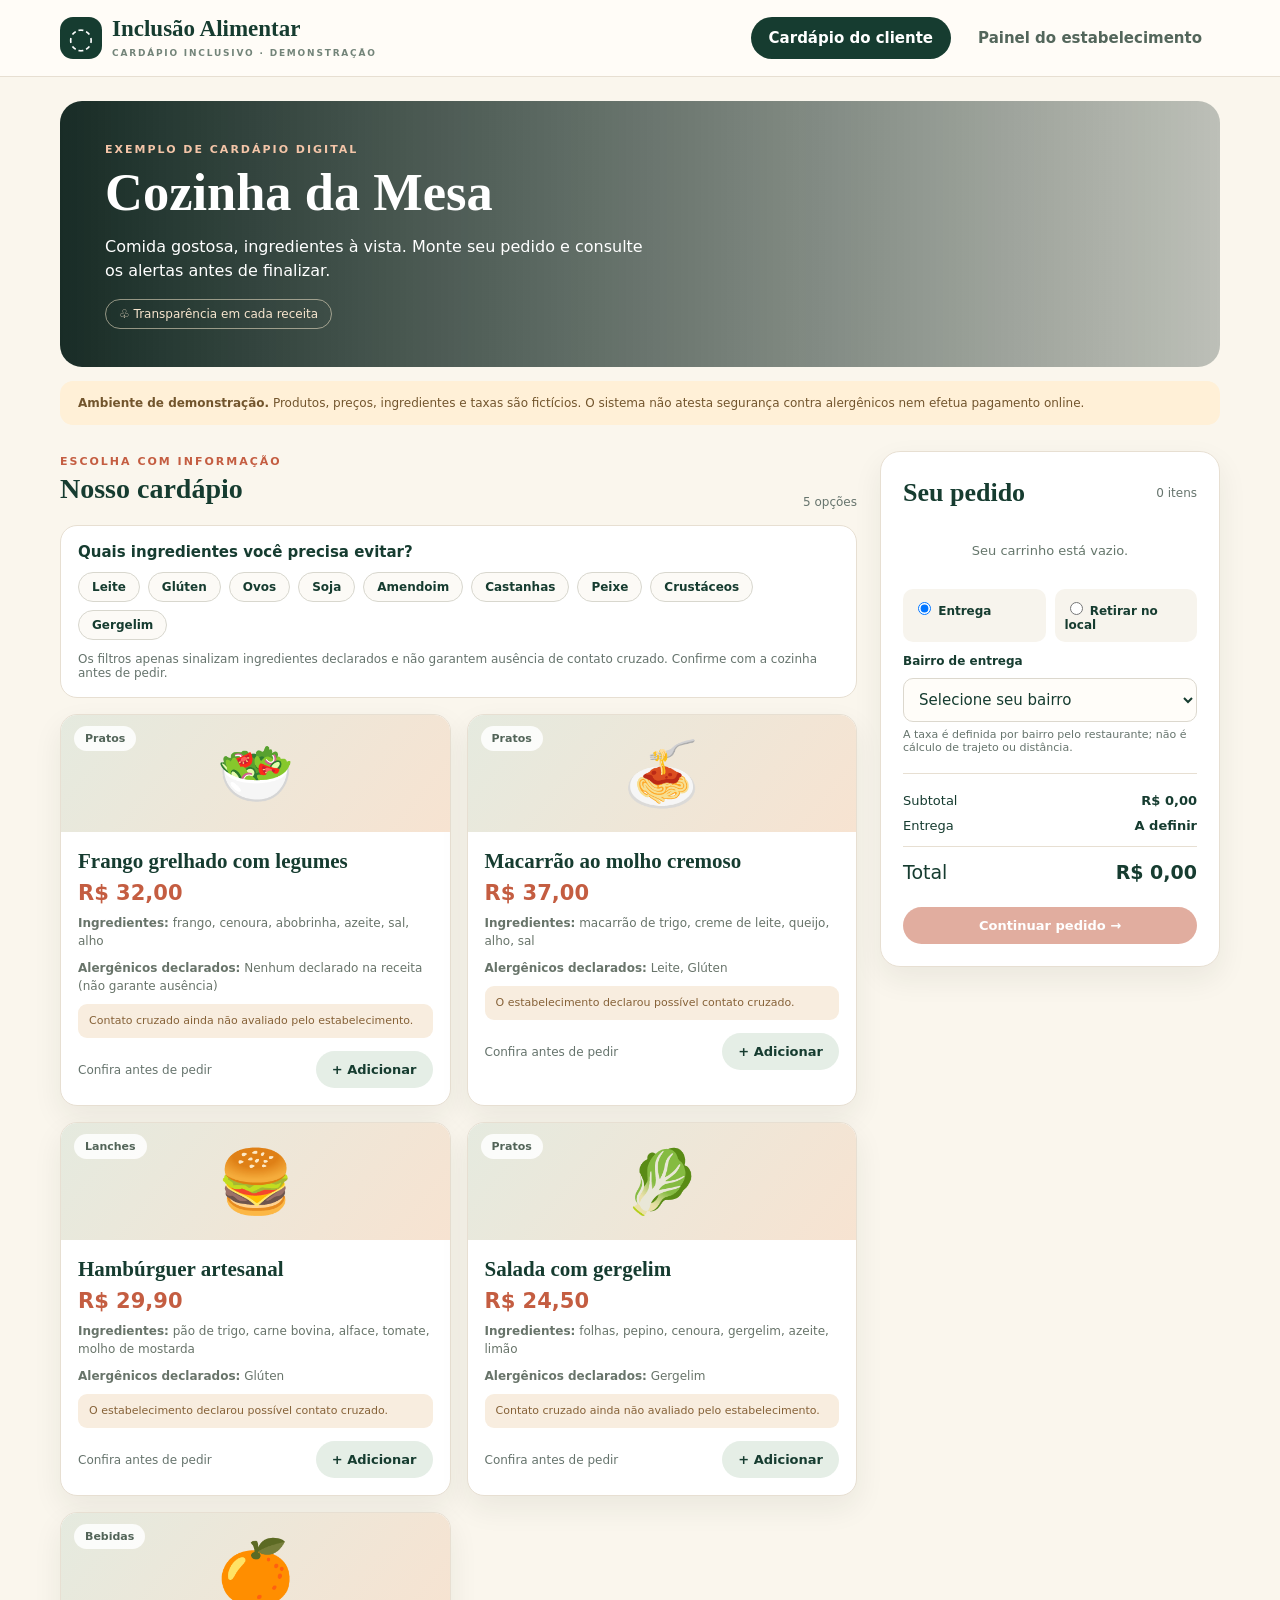
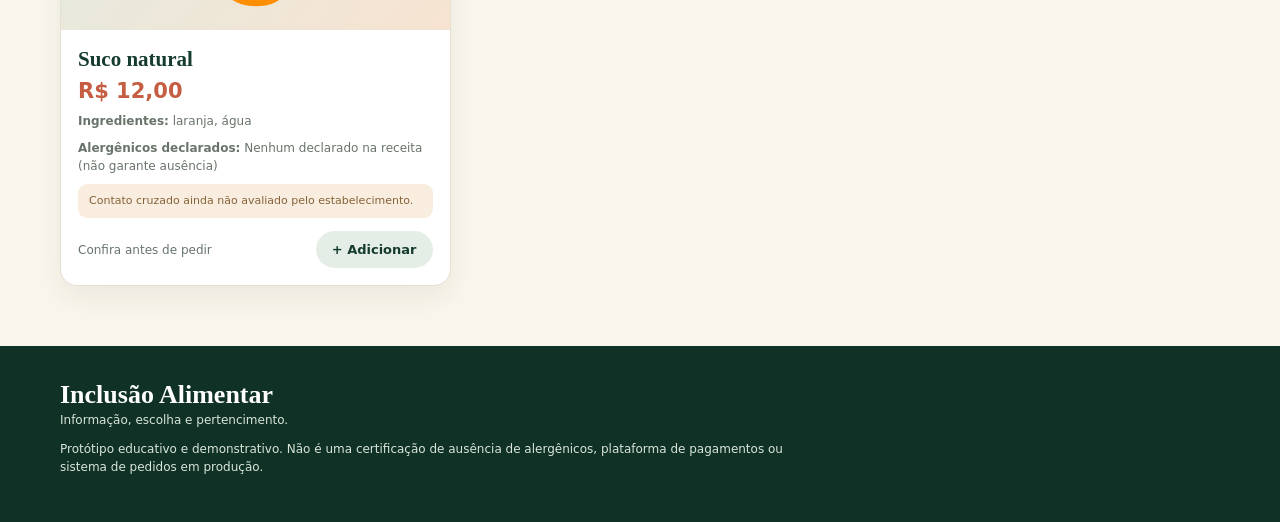
==== cardapio/index.html @ 29dd4008 "Add files via upload" ====
<!doctype html>
<html lang="pt-BR"><head>
<meta charset="utf-8"><meta name="viewport" content="width=device-width,initial-scale=1">
<title>Cardápio Inclusivo — Demonstração</title><meta name="theme-color" content="#173c31">
<link rel="stylesheet" href="styles.css"><script src="app.js" defer></script>
</head><body>
<header class="topbar"><div class="wrap top-inner"><div class="brand"><span class="brand-mark">◌</span><div><strong>Inclusão Alimentar</strong><small>CARDÁPIO INCLUSIVO · DEMONSTRAÇÃO</small></div></div><nav class="tabs" aria-label="Áreas"><button class="tab active" data-route="menu">Cardápio do cliente</button><button class="tab" data-route="admin">Painel do estabelecimento</button></nav></div></header>
<main class="wrap">
<section id="menu-view" class="view">
  <div class="hero"><div class="hero-content"><span class="overline">EXEMPLO DE CARDÁPIO DIGITAL</span><h1 id="store-name-heading">Cozinha da Mesa</h1><p>Comida gostosa, ingredientes à vista. Monte seu pedido e consulte os alertas antes de finalizar.</p><div class="hero-chip">♧ Transparência em cada receita</div></div></div>
  <div class="demo-disclaimer"><strong>Ambiente de demonstração.</strong> Produtos, preços, ingredientes e taxas são fictícios. O sistema não atesta segurança contra alergênicos nem efetua pagamento online.</div>
  <div class="content-layout"><div class="main-column">
    <div class="section-head"><div><span class="overline accent">ESCOLHA COM INFORMAÇÃO</span><h2>Nosso cardápio</h2></div><span class="counter" id="item-count"></span></div>
    <div class="filters"><div class="filter-title">Quais ingredientes você precisa evitar?</div><div id="allergen-filters" class="chips"></div><p class="small-note">Os filtros apenas sinalizam ingredientes declarados e não garantem ausência de contato cruzado. Confirme com a cozinha antes de pedir.</p></div>
    <div id="products-list" class="products"></div>
  </div>
  <aside class="cart-panel"><div class="cart-sticky"><div class="cart-title"><h2>Seu pedido</h2><span id="cart-count">0 itens</span></div><div id="cart-items" class="cart-items empty-text">Seu carrinho está vazio.</div><div class="fulfillment"><label class="radio-card"><input type="radio" name="method" value="delivery" checked> Entrega</label><label class="radio-card"><input type="radio" name="method" value="pickup"> Retirar no local</label></div><div id="delivery-fields"><label for="neighborhood">Bairro de entrega</label><select id="neighborhood"></select><div class="fee-help" id="fee-help"></div></div><div class="totals"><div><span>Subtotal</span><strong id="subtotal">R$ 0,00</strong></div><div><span>Entrega</span><strong id="fee">R$ 0,00</strong></div><div class="grand"><span>Total</span><strong id="total">R$ 0,00</strong></div></div><button id="checkout-toggle" class="button primary wide">Continuar pedido →</button><div id="checkout-fields" class="checkout-fields hidden"><label>Seu nome<input id="customer-name" placeholder="Nome para o pedido" maxlength="100"></label><label>WhatsApp para contato<input id="customer-phone" placeholder="(47) 99999-9999" inputmode="tel" maxlength="30"></label><div id="address-fields"><label>Rua e número<input id="street" placeholder="Rua, número e complemento" maxlength="160"></label><label>Referência (opcional)<input id="reference" placeholder="Ponto de referência" maxlength="120"></label></div><label>Forma de pagamento<select id="payment"><option>Pix na entrega/retirada</option><option>Dinheiro na entrega/retirada</option><option>Cartão na entrega/retirada</option></select></label><label>Observações para o restaurante<textarea id="order-notes" rows="2" maxlength="400" placeholder="Ex.: preciso confirmar ingredientes e utensílios"></textarea></label><p class="small-note">Se tiver alergias, confirme os cuidados com o estabelecimento. Observações não garantem adaptação segura.</p><button id="place-order" class="button primary wide">Criar pedido de teste</button><p class="small-note">O pedido ficará salvo apenas neste navegador. Para enviá-lo ao restaurante por WhatsApp, será necessário confirmar o envio.</p></div><div id="order-result" class="order-result hidden" aria-live="polite"></div></div></aside></div>
</section>
<section id="admin-view" class="view hidden"><div class="admin-head"><div><span class="overline accent">GESTÃO DO ESTABELECIMENTO</span><h1>Painel do restaurante</h1><p>Cadastre pratos e taxas de entrega e acompanhe pedidos de demonstração.</p></div><span class="demo-tag">Modo de demonstração · sem login</span></div>
<div class="admin-grid"><section class="admin-card admin-settings"><h2>Dados do estabelecimento</h2><label>Nome do restaurante<input id="admin-store-name"></label><label>WhatsApp para receber pedidos (somente números, com DDI 55)<input id="admin-whatsapp" placeholder="5547999999999" inputmode="numeric"></label><p class="small-note">O cliente precisará tocar em “Enviar pelo WhatsApp” e confirmar o envio. Sem número configurado, o botão não aparece.</p><label>Taxas por bairro</label><div id="fees-editor"></div><div class="inline-fields"><input id="new-neighborhood" placeholder="Nome do bairro"><input id="new-fee" placeholder="Taxa R$" inputmode="decimal"><button id="add-fee" class="button secondary">Adicionar</button></div><button id="save-settings" class="button primary">Salvar configurações</button><p id="settings-message" class="small-note" aria-live="polite"></p></section>
<section class="admin-card"><div class="card-title-row"><h2>Pedidos recebidos neste navegador</h2><span id="new-order-count" class="order-count">0 novos</span></div><p class="small-note">Pedidos criados na demonstração aparecem aqui. Em outra máquina ou celular, não aparecem sem banco de dados online.</p><button id="request-notifications" class="button secondary">Ativar alerta neste navegador</button><div id="admin-orders" class="admin-orders"></div></section></div>
<section class="admin-card product-editor"><div class="card-title-row"><h2>Produtos e informações alimentares</h2><button id="reset-demo" class="button tertiary">Restaurar demonstração</button></div><p class="small-note">Cada receita precisa ter ingredientes informados. O alerta de contato cruzado é sempre exibido ao consumidor e não pode ser interpretado como certificação.</p><div id="admin-products" class="admin-products"></div><h3 id="product-editor-title">Adicionar produto</h3><form id="product-form"><input id="edit-id" type="hidden"><div class="form-grid"><label>Nome do prato<input id="product-name" required maxlength="90"></label><label>Preço (R$)<input id="product-price" type="number" required min="0.01" step="0.01"></label><label>Categoria<select id="product-category"><option>Pratos</option><option>Lanches</option><option>Bebidas</option><option>Sobremesas</option></select></label><label>Emoji ilustrativo<input id="product-emoji" maxlength="3" placeholder="🥗"></label></div><label>Ingredientes completos, separados por vírgulas<textarea id="product-ingredients" required rows="2" placeholder="frango, azeite, cenoura..." maxlength="800"></textarea></label><div><span class="field-label">Alergênicos declarados na receita</span><div class="chips" id="product-allergens"></div></div><label>Contato cruzado<select id="product-cross"><option value="unknown">Não avaliado</option><option value="possible">Risco identificado</option><option value="managed">Controles de preparo declarados (não é garantia)</option></select></label><button class="button primary" type="submit">Salvar produto</button><button class="button tertiary" type="button" id="cancel-edit">Limpar campos</button></form></section>
</section>
</main><footer><div class="wrap"><strong>Inclusão Alimentar</strong><span>Informação, escolha e pertencimento.</span><p>Protótipo educativo e demonstrativo. Não é uma certificação de ausência de alergênicos, plataforma de pagamentos ou sistema de pedidos em produção.</p></div></footer>
</body></html>
---- cardapio/styles.css ----
:root{--green:#163c30;--green2:#265548;--cream:#faf6ed;--peach:#f5e9da;--terra:#c45d41;--muted:#66746d;--border:#e7dfd2;--shadow:0 12px 30px #1b241b12}*{box-sizing:border-box}body{margin:0;background:var(--cream);font-family:Inter,system-ui,-apple-system,Segoe UI,sans-serif;color:var(--green);font-size:15px}button,input,select,textarea{font:inherit}button{cursor:pointer}a{color:inherit}.wrap{width:min(1160px,calc(100% - 36px));margin:auto}.topbar{position:sticky;top:0;z-index:15;background:#fffcf7;border-bottom:1px solid var(--border)}.top-inner{height:76px;display:flex;align-items:center;justify-content:space-between;gap:12px}.brand{display:flex;align-items:center;gap:10px}.brand-mark{width:42px;height:42px;border-radius:13px;background:var(--green);color:white;display:grid;place-items:center;font-size:29px}.brand strong{display:block;font:700 23px Georgia,serif}.brand small{font-size:9px;letter-spacing:1.8px;font-weight:700;color:#738479}.tabs{display:flex;gap:9px}.tab{border:0;border-radius:999px;padding:12px 18px;background:transparent;color:#53665b;font-weight:700}.tab.active{background:var(--green);color:#fff}.hero{margin:24px 0 14px;border-radius:22px;min-height:260px;background:linear-gradient(90deg,#071d17ed,#071d1790 55%,#071d1740),url('assets/mesa-compartilhada.webp') center/cover;display:flex;align-items:center;overflow:hidden}.hero-content{padding:38px 45px;color:#fff;max-width:650px}.hero h1{font:700 clamp(34px,4.1vw,56px)/1.03 Georgia,serif;margin:8px 0}.hero p{font-size:16px;line-height:1.5}.hero-chip{display:inline-flex;border:1px solid #f9ebcf88;padding:7px 13px;border-radius:999px;color:#f7e5ce;font-size:12px}.overline{font-size:11px;font-weight:800;letter-spacing:2px;color:#f4c5a8}.accent{color:var(--terra)}.demo-disclaimer{background:#fff0d7;color:#72552d;padding:13px 18px;border-radius:13px;font-size:12px;margin:14px 0 26px;line-height:1.5}.content-layout{display:grid;grid-template-columns:minmax(0,1fr) 340px;gap:23px;align-items:start;margin-bottom:60px}.section-head{display:flex;align-items:end;justify-content:space-between;margin-bottom:16px}h1,h2,h3{font-family:Georgia,serif}h2{font-size:28px;line-height:1.15;margin:4px 0}.counter,.small-note{font-size:12px;color:var(--muted)}.filters{background:#fff;border:1px solid var(--border);border-radius:17px;padding:17px;margin-bottom:16px}.filter-title{font-weight:750;margin-bottom:11px}.chips{display:flex;gap:8px;flex-wrap:wrap}.chip{border:1px solid #d8d7ce;background:#fcfaf6;color:var(--green);border-radius:999px;padding:7px 13px;font-size:12px;font-weight:750}.chip.chosen{background:var(--terra);border-color:var(--terra);color:#fff}.filters .small-note{margin:12px 0 0}.products{display:grid;grid-template-columns:repeat(2,minmax(0,1fr));gap:16px}.product{background:white;border:1px solid var(--border);border-radius:17px;overflow:hidden;box-shadow:var(--shadow)}.product-top{height:117px;display:flex;align-items:center;justify-content:center;background:linear-gradient(130deg,#e5eadf,#f7e3d1);font-size:62px;position:relative}.product-top .category{position:absolute;top:11px;left:13px;background:#ffffffd9;border-radius:99px;padding:6px 11px;font-size:11px;color:#526458;font-weight:750}.product-body{padding:17px}.product-body h3{margin:0 0 7px;font-size:21px}.product-price{font-size:21px;font-weight:800;color:var(--terra);margin:7px 0}.ingredients{font-size:12px;color:#68746a;margin:9px 0;line-height:1.5}.risk{background:#f8eddf;border-radius:9px;padding:9px 11px;color:#866238;font-size:11px;line-height:1.45;margin:9px 0}.risk.blocked{background:#f9e6e2;color:#a23a2b}.risk.info{background:#eaf0e8;color:#315e47}.product-footer{display:flex;justify-content:space-between;align-items:center;gap:8px;margin-top:13px}.button{border:0;border-radius:999px;padding:11px 16px;font-size:13px;font-weight:800;white-space:nowrap}.button.primary{color:white;background:var(--terra)}.button.primary:hover{background:#a9462f}.button.secondary{background:#e5eee6;color:var(--green)}.button.tertiary{background:#f3ede4;color:#53655b}.button:disabled{opacity:.5;cursor:not-allowed}.wide{width:100%}.cart-sticky{background:white;border:1px solid var(--border);border-radius:20px;padding:22px;position:sticky;top:94px;box-shadow:var(--shadow)}.cart-title{display:flex;justify-content:space-between;align-items:center}.cart-title h2{font-size:26px}.cart-title span{font-size:12px;color:var(--muted)}.cart-items{max-height:310px;overflow:auto;margin:15px 0}.empty-text{font-size:13px;color:#66776c;text-align:center;padding:16px 0}.cart-row{padding:9px 0;border-bottom:1px solid var(--border);display:flex;justify-content:space-between;gap:10px}.cart-row strong{font-size:14px}.cart-row small{display:block;color:var(--muted);font-size:11px;margin-top:4px}.qty-buttons{display:flex;gap:6px;align-items:center}.qty-buttons button{background:#edf1e9;border:0;border-radius:8px;width:25px;height:25px}.fulfillment{display:flex;gap:9px;margin:12px 0}.radio-card{flex:1;background:#f7f4ed;padding:10px;border-radius:10px;font-size:12px;font-weight:700}.cart-panel label:not(.radio-card),.admin-card label{font-size:12px;font-weight:750;display:block;margin:12px 0 5px}.cart-panel input:not([type=radio]),.cart-panel select,.cart-panel textarea,.admin-card input,.admin-card select,.admin-card textarea{width:100%;border:1px solid #dcd8ce;background:#fffdf9;border-radius:10px;padding:11px;color:var(--green);margin-top:5px}.fee-help{font-size:11px;color:var(--muted);margin-top:6px}.totals{border-top:1px solid var(--border);margin:19px 0;padding-top:14px}.totals>div{display:flex;justify-content:space-between;padding:5px 0;font-size:13px}.totals .grand{border-top:1px solid var(--border);padding-top:14px;margin-top:8px;font-size:19px}.checkout-fields{padding-top:10px}.hidden{display:none!important}.order-result{margin-top:15px;background:#e8f2e9;border:1px solid #c9dfcd;color:#265642;padding:13px;border-radius:12px;font-size:13px;line-height:1.5}.order-result .button{margin-top:10px}.view{min-height:60vh}.admin-head{display:flex;justify-content:space-between;align-items:center;gap:20px;margin:30px 0}.admin-head h1{font-size:42px;margin:6px 0}.admin-head p{margin:0;color:var(--muted)}.demo-tag{font-size:12px;background:#f8e9d8;color:#92633a;padding:10px 13px;border-radius:99px}.admin-grid{display:grid;grid-template-columns:1fr 1fr;gap:22px}.admin-card{background:#fff;border:1px solid var(--border);border-radius:20px;padding:22px;box-shadow:var(--shadow);margin-bottom:24px}.admin-card h2{font-size:25px}.admin-card p{line-height:1.5}.inline-fields{display:grid;grid-template-columns:1.2fr .6fr auto;align-items:end;gap:7px}.fee-line{display:grid;grid-template-columns:1fr auto auto;gap:10px;align-items:center;padding:7px 0;border-bottom:1px solid #eee7dc;font-size:13px}.card-title-row{display:flex;align-items:center;justify-content:space-between;gap:10px}.order-count{background:#f7e2d8;color:var(--terra);border-radius:99px;padding:6px 11px;font-size:12px;font-weight:750}.admin-orders{margin-top:16px;max-height:420px;overflow:auto}.order-card{border:1px solid #e1e2d9;border-radius:11px;margin:9px 0;padding:12px;background:#fffdf9;font-size:13px}.order-card.new{border-left:4px solid var(--terra)}.order-card p{font-size:12px;margin:6px 0}.order-card select{margin-top:10px}.admin-products{display:grid;grid-template-columns:repeat(2,1fr);gap:10px;margin:17px 0 25px}.admin-product{display:flex;align-items:center;gap:9px;padding:11px;background:#fbf9f4;border:1px solid var(--border);border-radius:10px}.admin-product .emoji{font-size:28px}.admin-product .detail{flex:1}.admin-product small{display:block;color:var(--muted)}.form-grid{display:grid;grid-template-columns:repeat(2,1fr);gap:0 15px}.field-label{display:block;font-size:12px;font-weight:750;margin:13px 0 8px}footer{background:#103226;color:#fff;padding:34px 0}footer strong{display:block;font:700 26px Georgia,serif}footer span,footer p{font-size:12px;color:#d9e4d9}footer p{max-width:750px;line-height:1.5} @media(max-width:900px){.content-layout,.admin-grid{grid-template-columns:1fr}.cart-sticky{position:static}.header-inner{flex-wrap:wrap;height:auto;padding:12px 0}.tabs{width:100%}.tab{flex:1}.hero{min-height:230px}}@media(max-width:570px){.products,.admin-products,.form-grid{grid-template-columns:1fr}.hero-content{padding:28px 20px}.hero h1{font-size:35px}.hero p{font-size:14px}.brand strong{font-size:21px}.inline-fields{grid-template-columns:1fr 1fr}.inline-fields button{grid-column:1/-1}.admin-head{flex-direction:column;align-items:flex-start}.admin-head h1{font-size:33px}}
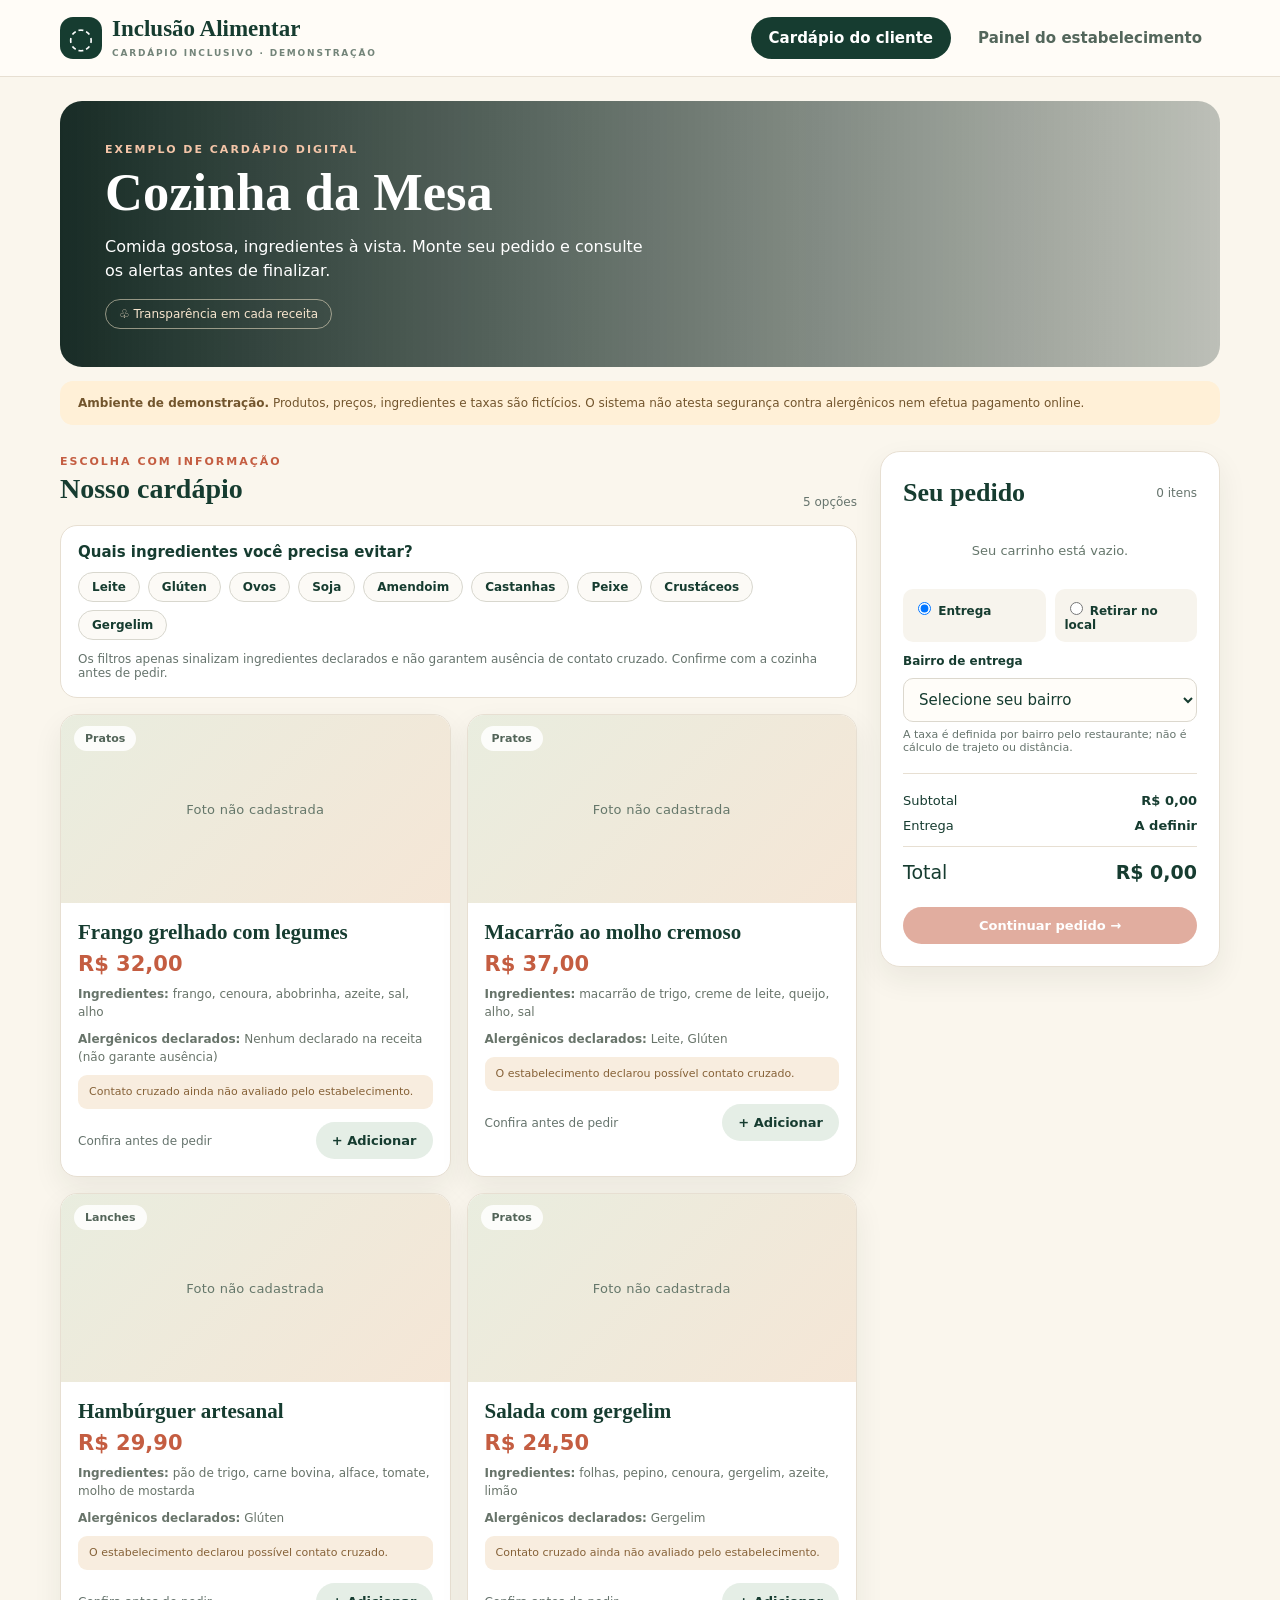
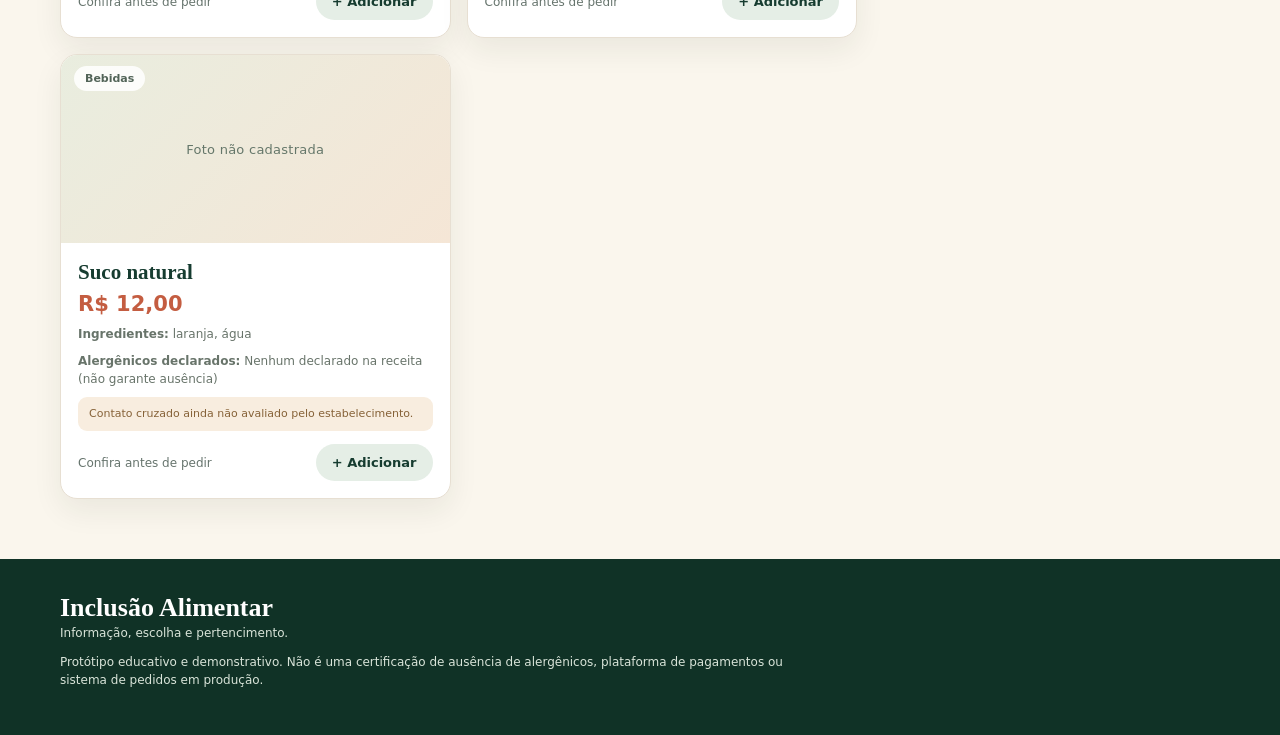
==== commit bebd575c: "Add files via upload" ====
--- a/cardapio/index.html
+++ b/cardapio/index.html
@@ -19,7 +19,7 @@
 <section id="admin-view" class="view hidden"><div class="admin-head"><div><span class="overline accent">GESTÃO DO ESTABELECIMENTO</span><h1>Painel do restaurante</h1><p>Cadastre pratos e taxas de entrega e acompanhe pedidos de demonstração.</p></div><span class="demo-tag">Modo de demonstração · sem login</span></div>
 <div class="admin-grid"><section class="admin-card admin-settings"><h2>Dados do estabelecimento</h2><label>Nome do restaurante<input id="admin-store-name"></label><label>WhatsApp para receber pedidos (somente números, com DDI 55)<input id="admin-whatsapp" placeholder="5547999999999" inputmode="numeric"></label><p class="small-note">O cliente precisará tocar em “Enviar pelo WhatsApp” e confirmar o envio. Sem número configurado, o botão não aparece.</p><label>Taxas por bairro</label><div id="fees-editor"></div><div class="inline-fields"><input id="new-neighborhood" placeholder="Nome do bairro"><input id="new-fee" placeholder="Taxa R$" inputmode="decimal"><button id="add-fee" class="button secondary">Adicionar</button></div><button id="save-settings" class="button primary">Salvar configurações</button><p id="settings-message" class="small-note" aria-live="polite"></p></section>
 <section class="admin-card"><div class="card-title-row"><h2>Pedidos recebidos neste navegador</h2><span id="new-order-count" class="order-count">0 novos</span></div><p class="small-note">Pedidos criados na demonstração aparecem aqui. Em outra máquina ou celular, não aparecem sem banco de dados online.</p><button id="request-notifications" class="button secondary">Ativar alerta neste navegador</button><div id="admin-orders" class="admin-orders"></div></section></div>
-<section class="admin-card product-editor"><div class="card-title-row"><h2>Produtos e informações alimentares</h2><button id="reset-demo" class="button tertiary">Restaurar demonstração</button></div><p class="small-note">Cada receita precisa ter ingredientes informados. O alerta de contato cruzado é sempre exibido ao consumidor e não pode ser interpretado como certificação.</p><div id="admin-products" class="admin-products"></div><h3 id="product-editor-title">Adicionar produto</h3><form id="product-form"><input id="edit-id" type="hidden"><div class="form-grid"><label>Nome do prato<input id="product-name" required maxlength="90"></label><label>Preço (R$)<input id="product-price" type="number" required min="0.01" step="0.01"></label><label>Categoria<select id="product-category"><option>Pratos</option><option>Lanches</option><option>Bebidas</option><option>Sobremesas</option></select></label><label>Emoji ilustrativo<input id="product-emoji" maxlength="3" placeholder="🥗"></label></div><label>Ingredientes completos, separados por vírgulas<textarea id="product-ingredients" required rows="2" placeholder="frango, azeite, cenoura..." maxlength="800"></textarea></label><div><span class="field-label">Alergênicos declarados na receita</span><div class="chips" id="product-allergens"></div></div><label>Contato cruzado<select id="product-cross"><option value="unknown">Não avaliado</option><option value="possible">Risco identificado</option><option value="managed">Controles de preparo declarados (não é garantia)</option></select></label><button class="button primary" type="submit">Salvar produto</button><button class="button tertiary" type="button" id="cancel-edit">Limpar campos</button></form></section>
+<section class="admin-card product-editor"><div class="card-title-row"><h2>Produtos e informações alimentares</h2><button id="reset-demo" class="button tertiary">Restaurar demonstração</button></div><p class="small-note">Cada receita precisa ter ingredientes informados. O alerta de contato cruzado é sempre exibido ao consumidor e não pode ser interpretado como certificação.</p><div id="admin-products" class="admin-products"></div><h3 id="product-editor-title">Adicionar produto</h3><form id="product-form"><input id="edit-id" type="hidden"><div class="form-grid"><label>Nome do prato<input id="product-name" required maxlength="90"></label><label>Preço (R$)<input id="product-price" type="number" required min="0.01" step="0.01"></label><label>Categoria<select id="product-category"><option>Pratos</option><option>Lanches</option><option>Bebidas</option><option>Sobremesas</option></select></label><label>Foto do prato (JPG, PNG ou WebP)<input id="product-photo" type="file" accept="image/jpeg,image/png,image/webp"><small class="photo-help">Escolha uma foto do alimento. Ela será redimensionada para caber no navegador desta demonstração.</small></label></div><div class="photo-preview-row"><div id="product-photo-preview" class="photo-preview" role="img" aria-label="Prévia da foto">Sem foto</div><button type="button" id="remove-product-photo" class="button tertiary">Remover foto</button></div><label>Ingredientes completos, separados por vírgulas<textarea id="product-ingredients" required rows="2" placeholder="frango, azeite, cenoura..." maxlength="800"></textarea></label><div><span class="field-label">Alergênicos declarados na receita</span><div class="chips" id="product-allergens"></div></div><label>Contato cruzado<select id="product-cross"><option value="unknown">Não avaliado</option><option value="possible">Risco identificado</option><option value="managed">Controles de preparo declarados (não é garantia)</option></select></label><button class="button primary" type="submit">Salvar produto</button><button class="button tertiary" type="button" id="cancel-edit">Limpar campos</button></form></section>
 </section>
 </main><footer><div class="wrap"><strong>Inclusão Alimentar</strong><span>Informação, escolha e pertencimento.</span><p>Protótipo educativo e demonstrativo. Não é uma certificação de ausência de alergênicos, plataforma de pagamentos ou sistema de pedidos em produção.</p></div></footer>
 </body></html>
--- a/cardapio/styles.css
+++ b/cardapio/styles.css
@@ -1 +1,14 @@
 :root{--green:#163c30;--green2:#265548;--cream:#faf6ed;--peach:#f5e9da;--terra:#c45d41;--muted:#66746d;--border:#e7dfd2;--shadow:0 12px 30px #1b241b12}*{box-sizing:border-box}body{margin:0;background:var(--cream);font-family:Inter,system-ui,-apple-system,Segoe UI,sans-serif;color:var(--green);font-size:15px}button,input,select,textarea{font:inherit}button{cursor:pointer}a{color:inherit}.wrap{width:min(1160px,calc(100% - 36px));margin:auto}.topbar{position:sticky;top:0;z-index:15;background:#fffcf7;border-bottom:1px solid var(--border)}.top-inner{height:76px;display:flex;align-items:center;justify-content:space-between;gap:12px}.brand{display:flex;align-items:center;gap:10px}.brand-mark{width:42px;height:42px;border-radius:13px;background:var(--green);color:white;display:grid;place-items:center;font-size:29px}.brand strong{display:block;font:700 23px Georgia,serif}.brand small{font-size:9px;letter-spacing:1.8px;font-weight:700;color:#738479}.tabs{display:flex;gap:9px}.tab{border:0;border-radius:999px;padding:12px 18px;background:transparent;color:#53665b;font-weight:700}.tab.active{background:var(--green);color:#fff}.hero{margin:24px 0 14px;border-radius:22px;min-height:260px;background:linear-gradient(90deg,#071d17ed,#071d1790 55%,#071d1740),url('assets/mesa-compartilhada.webp') center/cover;display:flex;align-items:center;overflow:hidden}.hero-content{padding:38px 45px;color:#fff;max-width:650px}.hero h1{font:700 clamp(34px,4.1vw,56px)/1.03 Georgia,serif;margin:8px 0}.hero p{font-size:16px;line-height:1.5}.hero-chip{display:inline-flex;border:1px solid #f9ebcf88;padding:7px 13px;border-radius:999px;color:#f7e5ce;font-size:12px}.overline{font-size:11px;font-weight:800;letter-spacing:2px;color:#f4c5a8}.accent{color:var(--terra)}.demo-disclaimer{background:#fff0d7;color:#72552d;padding:13px 18px;border-radius:13px;font-size:12px;margin:14px 0 26px;line-height:1.5}.content-layout{display:grid;grid-template-columns:minmax(0,1fr) 340px;gap:23px;align-items:start;margin-bottom:60px}.section-head{display:flex;align-items:end;justify-content:space-between;margin-bottom:16px}h1,h2,h3{font-family:Georgia,serif}h2{font-size:28px;line-height:1.15;margin:4px 0}.counter,.small-note{font-size:12px;color:var(--muted)}.filters{background:#fff;border:1px solid var(--border);border-radius:17px;padding:17px;margin-bottom:16px}.filter-title{font-weight:750;margin-bottom:11px}.chips{display:flex;gap:8px;flex-wrap:wrap}.chip{border:1px solid #d8d7ce;background:#fcfaf6;color:var(--green);border-radius:999px;padding:7px 13px;font-size:12px;font-weight:750}.chip.chosen{background:var(--terra);border-color:var(--terra);color:#fff}.filters .small-note{margin:12px 0 0}.products{display:grid;grid-template-columns:repeat(2,minmax(0,1fr));gap:16px}.product{background:white;border:1px solid var(--border);border-radius:17px;overflow:hidden;box-shadow:var(--shadow)}.product-top{height:117px;display:flex;align-items:center;justify-content:center;background:linear-gradient(130deg,#e5eadf,#f7e3d1);font-size:62px;position:relative}.product-top .category{position:absolute;top:11px;left:13px;background:#ffffffd9;border-radius:99px;padding:6px 11px;font-size:11px;color:#526458;font-weight:750}.product-body{padding:17px}.product-body h3{margin:0 0 7px;font-size:21px}.product-price{font-size:21px;font-weight:800;color:var(--terra);margin:7px 0}.ingredients{font-size:12px;color:#68746a;margin:9px 0;line-height:1.5}.risk{background:#f8eddf;border-radius:9px;padding:9px 11px;color:#866238;font-size:11px;line-height:1.45;margin:9px 0}.risk.blocked{background:#f9e6e2;color:#a23a2b}.risk.info{background:#eaf0e8;color:#315e47}.product-footer{display:flex;justify-content:space-between;align-items:center;gap:8px;margin-top:13px}.button{border:0;border-radius:999px;padding:11px 16px;font-size:13px;font-weight:800;white-space:nowrap}.button.primary{color:white;background:var(--terra)}.button.primary:hover{background:#a9462f}.button.secondary{background:#e5eee6;color:var(--green)}.button.tertiary{background:#f3ede4;color:#53655b}.button:disabled{opacity:.5;cursor:not-allowed}.wide{width:100%}.cart-sticky{background:white;border:1px solid var(--border);border-radius:20px;padding:22px;position:sticky;top:94px;box-shadow:var(--shadow)}.cart-title{display:flex;justify-content:space-between;align-items:center}.cart-title h2{font-size:26px}.cart-title span{font-size:12px;color:var(--muted)}.cart-items{max-height:310px;overflow:auto;margin:15px 0}.empty-text{font-size:13px;color:#66776c;text-align:center;padding:16px 0}.cart-row{padding:9px 0;border-bottom:1px solid var(--border);display:flex;justify-content:space-between;gap:10px}.cart-row strong{font-size:14px}.cart-row small{display:block;color:var(--muted);font-size:11px;margin-top:4px}.qty-buttons{display:flex;gap:6px;align-items:center}.qty-buttons button{background:#edf1e9;border:0;border-radius:8px;width:25px;height:25px}.fulfillment{display:flex;gap:9px;margin:12px 0}.radio-card{flex:1;background:#f7f4ed;padding:10px;border-radius:10px;font-size:12px;font-weight:700}.cart-panel label:not(.radio-card),.admin-card label{font-size:12px;font-weight:750;display:block;margin:12px 0 5px}.cart-panel input:not([type=radio]),.cart-panel select,.cart-panel textarea,.admin-card input,.admin-card select,.admin-card textarea{width:100%;border:1px solid #dcd8ce;background:#fffdf9;border-radius:10px;padding:11px;color:var(--green);margin-top:5px}.fee-help{font-size:11px;color:var(--muted);margin-top:6px}.totals{border-top:1px solid var(--border);margin:19px 0;padding-top:14px}.totals>div{display:flex;justify-content:space-between;padding:5px 0;font-size:13px}.totals .grand{border-top:1px solid var(--border);padding-top:14px;margin-top:8px;font-size:19px}.checkout-fields{padding-top:10px}.hidden{display:none!important}.order-result{margin-top:15px;background:#e8f2e9;border:1px solid #c9dfcd;color:#265642;padding:13px;border-radius:12px;font-size:13px;line-height:1.5}.order-result .button{margin-top:10px}.view{min-height:60vh}.admin-head{display:flex;justify-content:space-between;align-items:center;gap:20px;margin:30px 0}.admin-head h1{font-size:42px;margin:6px 0}.admin-head p{margin:0;color:var(--muted)}.demo-tag{font-size:12px;background:#f8e9d8;color:#92633a;padding:10px 13px;border-radius:99px}.admin-grid{display:grid;grid-template-columns:1fr 1fr;gap:22px}.admin-card{background:#fff;border:1px solid var(--border);border-radius:20px;padding:22px;box-shadow:var(--shadow);margin-bottom:24px}.admin-card h2{font-size:25px}.admin-card p{line-height:1.5}.inline-fields{display:grid;grid-template-columns:1.2fr .6fr auto;align-items:end;gap:7px}.fee-line{display:grid;grid-template-columns:1fr auto auto;gap:10px;align-items:center;padding:7px 0;border-bottom:1px solid #eee7dc;font-size:13px}.card-title-row{display:flex;align-items:center;justify-content:space-between;gap:10px}.order-count{background:#f7e2d8;color:var(--terra);border-radius:99px;padding:6px 11px;font-size:12px;font-weight:750}.admin-orders{margin-top:16px;max-height:420px;overflow:auto}.order-card{border:1px solid #e1e2d9;border-radius:11px;margin:9px 0;padding:12px;background:#fffdf9;font-size:13px}.order-card.new{border-left:4px solid var(--terra)}.order-card p{font-size:12px;margin:6px 0}.order-card select{margin-top:10px}.admin-products{display:grid;grid-template-columns:repeat(2,1fr);gap:10px;margin:17px 0 25px}.admin-product{display:flex;align-items:center;gap:9px;padding:11px;background:#fbf9f4;border:1px solid var(--border);border-radius:10px}.admin-product .emoji{font-size:28px}.admin-product .detail{flex:1}.admin-product small{display:block;color:var(--muted)}.form-grid{display:grid;grid-template-columns:repeat(2,1fr);gap:0 15px}.field-label{display:block;font-size:12px;font-weight:750;margin:13px 0 8px}footer{background:#103226;color:#fff;padding:34px 0}footer strong{display:block;font:700 26px Georgia,serif}footer span,footer p{font-size:12px;color:#d9e4d9}footer p{max-width:750px;line-height:1.5} @media(max-width:900px){.content-layout,.admin-grid{grid-template-columns:1fr}.cart-sticky{position:static}.header-inner{flex-wrap:wrap;height:auto;padding:12px 0}.tabs{width:100%}.tab{flex:1}.hero{min-height:230px}}@media(max-width:570px){.products,.admin-products,.form-grid{grid-template-columns:1fr}.hero-content{padding:28px 20px}.hero h1{font-size:35px}.hero p{font-size:14px}.brand strong{font-size:21px}.inline-fields{grid-template-columns:1fr 1fr}.inline-fields button{grid-column:1/-1}.admin-head{flex-direction:column;align-items:flex-start}.admin-head h1{font-size:33px}}
+
+/* Fotografias dos pratos */
+.product-top{height:188px;overflow:hidden;font-size:initial;background:linear-gradient(135deg,#e9eddf,#f5e6d6)}
+.dish-photo{display:block;width:100%;height:100%;object-fit:cover}
+.dish-empty{display:flex;align-items:center;justify-content:center;width:100%;height:100%;color:#65776a;font-size:13px;letter-spacing:.02em}
+.product-top .category{z-index:1}
+.thumb-wrap{width:52px;height:52px;border-radius:10px;overflow:hidden;background:#ecece4;flex-shrink:0;display:flex;align-items:center;justify-content:center}
+.thumb-photo{width:100%;height:100%;object-fit:cover}
+.thumb-empty{font-size:9px;text-align:center;color:#67786a;padding:3px}
+.photo-preview-row{display:flex;align-items:center;gap:15px;margin:16px 0}
+.photo-preview{width:134px;height:92px;border-radius:12px;background:#f0eee6;border:1px dashed #d7cfc0;display:flex;align-items:center;justify-content:center;overflow:hidden;font-size:12px;color:#65776a}
+.photo-preview img{width:100%;height:100%;object-fit:cover}
+.photo-help{display:block;font-size:11px;font-weight:400;color:#67786a;margin-top:6px}
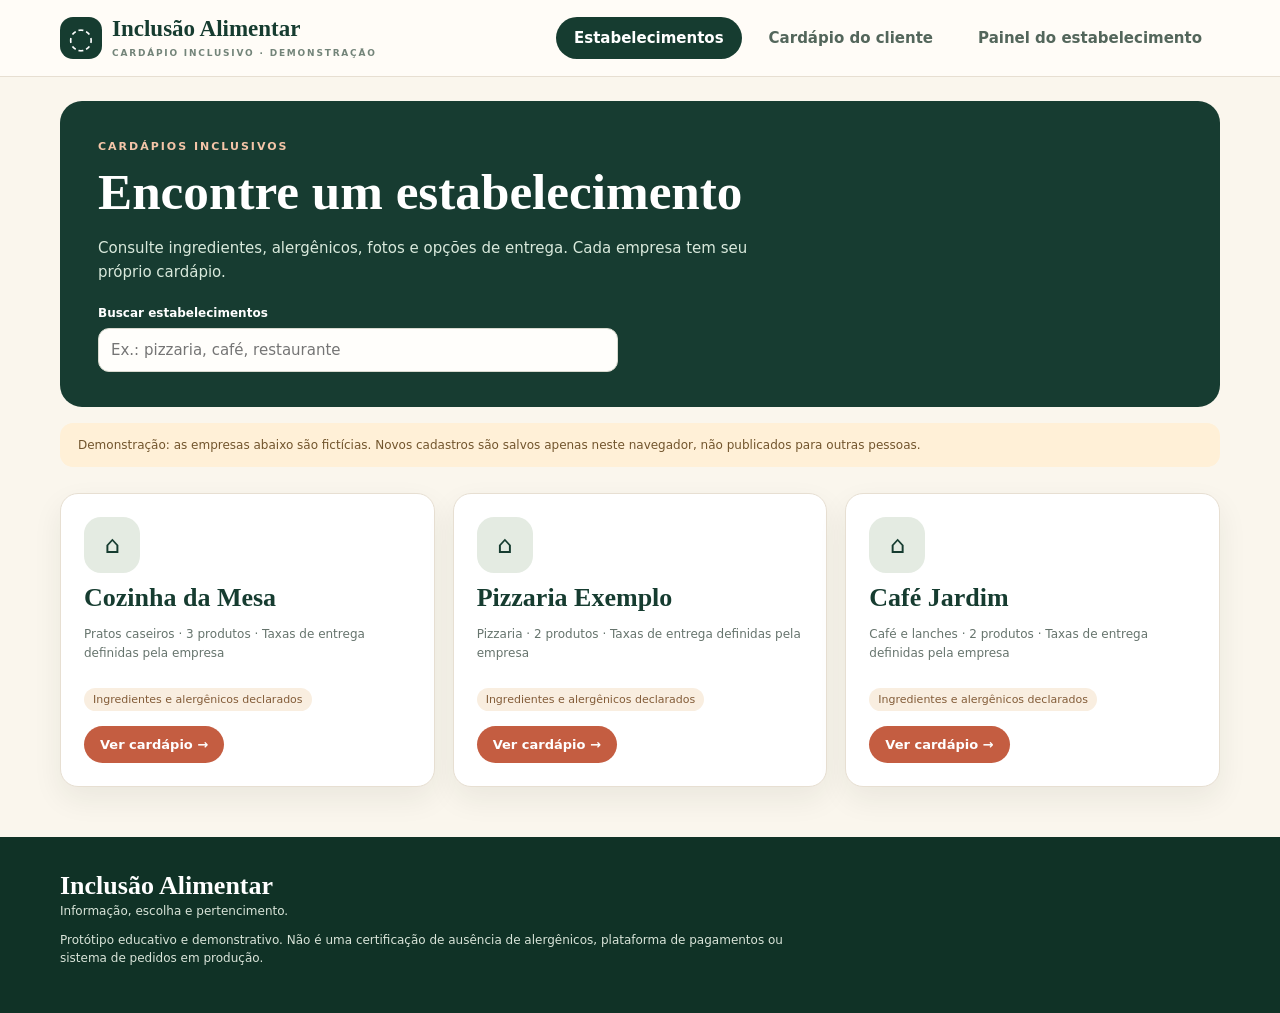
==== commit 879a9b30: "Add files via upload" ====
--- a/cardapio/index.html
+++ b/cardapio/index.html
@@ -4,10 +4,11 @@
 <title>Cardápio Inclusivo — Demonstração</title><meta name="theme-color" content="#173c31">
 <link rel="stylesheet" href="styles.css"><script src="app.js" defer></script>
 </head><body>
-<header class="topbar"><div class="wrap top-inner"><div class="brand"><span class="brand-mark">◌</span><div><strong>Inclusão Alimentar</strong><small>CARDÁPIO INCLUSIVO · DEMONSTRAÇÃO</small></div></div><nav class="tabs" aria-label="Áreas"><button class="tab active" data-route="menu">Cardápio do cliente</button><button class="tab" data-route="admin">Painel do estabelecimento</button></nav></div></header>
+<header class="topbar"><div class="wrap top-inner"><div class="brand"><span class="brand-mark">◌</span><div><strong>Inclusão Alimentar</strong><small>CARDÁPIO INCLUSIVO · DEMONSTRAÇÃO</small></div></div><nav class="tabs" aria-label="Áreas"><button class="tab" data-route="directory">Estabelecimentos</button><button class="tab active" data-route="menu">Cardápio do cliente</button><button class="tab" data-route="admin">Painel do estabelecimento</button></nav></div></header>
 <main class="wrap">
+<section id="directory-view" class="view hidden"><div class="directory-hero"><span class="overline">CARDÁPIOS INCLUSIVOS</span><h1>Encontre um estabelecimento</h1><p>Consulte ingredientes, alergênicos, fotos e opções de entrega. Cada empresa tem seu próprio cardápio.</p><div class="searchbar"><label for="store-search">Buscar estabelecimentos</label><input id="store-search" placeholder="Ex.: pizzaria, café, restaurante"></div></div><div class="demo-disclaimer">Demonstração: as empresas abaixo são fictícias. Novos cadastros são salvos apenas neste navegador, não publicados para outras pessoas.</div><div id="stores-list" class="stores-grid"></div></section>
 <section id="menu-view" class="view">
-  <div class="hero"><div class="hero-content"><span class="overline">EXEMPLO DE CARDÁPIO DIGITAL</span><h1 id="store-name-heading">Cozinha da Mesa</h1><p>Comida gostosa, ingredientes à vista. Monte seu pedido e consulte os alertas antes de finalizar.</p><div class="hero-chip">♧ Transparência em cada receita</div></div></div>
+  <div class="store-back"><button type="button" class="button tertiary" data-route="directory">← Ver estabelecimentos</button><span id="store-share-caption"></span><button id="copy-store-link" type="button" class="button secondary">Copiar link deste cardápio</button></div><div class="hero"><div class="hero-content"><span class="overline">EXEMPLO DE CARDÁPIO DIGITAL</span><h1 id="store-name-heading">Cozinha da Mesa</h1><p>Comida gostosa, ingredientes à vista. Monte seu pedido e consulte os alertas antes de finalizar.</p><div class="hero-chip">♧ Transparência em cada receita</div></div></div>
   <div class="demo-disclaimer"><strong>Ambiente de demonstração.</strong> Produtos, preços, ingredientes e taxas são fictícios. O sistema não atesta segurança contra alergênicos nem efetua pagamento online.</div>
   <div class="content-layout"><div class="main-column">
     <div class="section-head"><div><span class="overline accent">ESCOLHA COM INFORMAÇÃO</span><h2>Nosso cardápio</h2></div><span class="counter" id="item-count"></span></div>
@@ -17,6 +18,7 @@
   <aside class="cart-panel"><div class="cart-sticky"><div class="cart-title"><h2>Seu pedido</h2><span id="cart-count">0 itens</span></div><div id="cart-items" class="cart-items empty-text">Seu carrinho está vazio.</div><div class="fulfillment"><label class="radio-card"><input type="radio" name="method" value="delivery" checked> Entrega</label><label class="radio-card"><input type="radio" name="method" value="pickup"> Retirar no local</label></div><div id="delivery-fields"><label for="neighborhood">Bairro de entrega</label><select id="neighborhood"></select><div class="fee-help" id="fee-help"></div></div><div class="totals"><div><span>Subtotal</span><strong id="subtotal">R$ 0,00</strong></div><div><span>Entrega</span><strong id="fee">R$ 0,00</strong></div><div class="grand"><span>Total</span><strong id="total">R$ 0,00</strong></div></div><button id="checkout-toggle" class="button primary wide">Continuar pedido →</button><div id="checkout-fields" class="checkout-fields hidden"><label>Seu nome<input id="customer-name" placeholder="Nome para o pedido" maxlength="100"></label><label>WhatsApp para contato<input id="customer-phone" placeholder="(47) 99999-9999" inputmode="tel" maxlength="30"></label><div id="address-fields"><label>Rua e número<input id="street" placeholder="Rua, número e complemento" maxlength="160"></label><label>Referência (opcional)<input id="reference" placeholder="Ponto de referência" maxlength="120"></label></div><label>Forma de pagamento<select id="payment"><option>Pix na entrega/retirada</option><option>Dinheiro na entrega/retirada</option><option>Cartão na entrega/retirada</option></select></label><label>Observações para o restaurante<textarea id="order-notes" rows="2" maxlength="400" placeholder="Ex.: preciso confirmar ingredientes e utensílios"></textarea></label><p class="small-note">Se tiver alergias, confirme os cuidados com o estabelecimento. Observações não garantem adaptação segura.</p><button id="place-order" class="button primary wide">Criar pedido de teste</button><p class="small-note">O pedido ficará salvo apenas neste navegador. Para enviá-lo ao restaurante por WhatsApp, será necessário confirmar o envio.</p></div><div id="order-result" class="order-result hidden" aria-live="polite"></div></div></aside></div>
 </section>
 <section id="admin-view" class="view hidden"><div class="admin-head"><div><span class="overline accent">GESTÃO DO ESTABELECIMENTO</span><h1>Painel do restaurante</h1><p>Cadastre pratos e taxas de entrega e acompanhe pedidos de demonstração.</p></div><span class="demo-tag">Modo de demonstração · sem login</span></div>
+<section class="admin-card company-manager"><h2>Empresas da demonstração</h2><p class="small-note">Escolha qual cardápio editar. A demonstração não possui login, permissões ou sincronização entre dispositivos.</p><div class="company-switch"><label>Editar estabelecimento<select id="admin-company-select"></select></label><button id="admin-open-menu" type="button" class="button secondary">Ver cardápio</button></div><div class="company-creator"><label>Nome de nova empresa<input id="new-company-name" placeholder="Ex.: Padaria da Praça" maxlength="75"></label><label>Identificador do link<input id="new-company-slug" placeholder="padaria-da-praca" maxlength="65"></label><button id="create-company" type="button" class="button primary">Criar empresa de teste</button></div><p id="company-message" class="small-note" aria-live="polite"></p></section>
 <div class="admin-grid"><section class="admin-card admin-settings"><h2>Dados do estabelecimento</h2><label>Nome do restaurante<input id="admin-store-name"></label><label>WhatsApp para receber pedidos (somente números, com DDI 55)<input id="admin-whatsapp" placeholder="5547999999999" inputmode="numeric"></label><p class="small-note">O cliente precisará tocar em “Enviar pelo WhatsApp” e confirmar o envio. Sem número configurado, o botão não aparece.</p><label>Taxas por bairro</label><div id="fees-editor"></div><div class="inline-fields"><input id="new-neighborhood" placeholder="Nome do bairro"><input id="new-fee" placeholder="Taxa R$" inputmode="decimal"><button id="add-fee" class="button secondary">Adicionar</button></div><button id="save-settings" class="button primary">Salvar configurações</button><p id="settings-message" class="small-note" aria-live="polite"></p></section>
 <section class="admin-card"><div class="card-title-row"><h2>Pedidos recebidos neste navegador</h2><span id="new-order-count" class="order-count">0 novos</span></div><p class="small-note">Pedidos criados na demonstração aparecem aqui. Em outra máquina ou celular, não aparecem sem banco de dados online.</p><button id="request-notifications" class="button secondary">Ativar alerta neste navegador</button><div id="admin-orders" class="admin-orders"></div></section></div>
 <section class="admin-card product-editor"><div class="card-title-row"><h2>Produtos e informações alimentares</h2><button id="reset-demo" class="button tertiary">Restaurar demonstração</button></div><p class="small-note">Cada receita precisa ter ingredientes informados. O alerta de contato cruzado é sempre exibido ao consumidor e não pode ser interpretado como certificação.</p><div id="admin-products" class="admin-products"></div><h3 id="product-editor-title">Adicionar produto</h3><form id="product-form"><input id="edit-id" type="hidden"><div class="form-grid"><label>Nome do prato<input id="product-name" required maxlength="90"></label><label>Preço (R$)<input id="product-price" type="number" required min="0.01" step="0.01"></label><label>Categoria<select id="product-category"><option>Pratos</option><option>Lanches</option><option>Bebidas</option><option>Sobremesas</option></select></label><label>Foto do prato (JPG, PNG ou WebP)<input id="product-photo" type="file" accept="image/jpeg,image/png,image/webp"><small class="photo-help">Escolha uma foto do alimento. Ela será redimensionada para caber no navegador desta demonstração.</small></label></div><div class="photo-preview-row"><div id="product-photo-preview" class="photo-preview" role="img" aria-label="Prévia da foto">Sem foto</div><button type="button" id="remove-product-photo" class="button tertiary">Remover foto</button></div><label>Ingredientes completos, separados por vírgulas<textarea id="product-ingredients" required rows="2" placeholder="frango, azeite, cenoura..." maxlength="800"></textarea></label><div><span class="field-label">Alergênicos declarados na receita</span><div class="chips" id="product-allergens"></div></div><label>Contato cruzado<select id="product-cross"><option value="unknown">Não avaliado</option><option value="possible">Risco identificado</option><option value="managed">Controles de preparo declarados (não é garantia)</option></select></label><button class="button primary" type="submit">Salvar produto</button><button class="button tertiary" type="button" id="cancel-edit">Limpar campos</button></form></section>
--- a/cardapio/styles.css
+++ b/cardapio/styles.css
@@ -12,3 +12,6 @@
 .photo-preview{width:134px;height:92px;border-radius:12px;background:#f0eee6;border:1px dashed #d7cfc0;display:flex;align-items:center;justify-content:center;overflow:hidden;font-size:12px;color:#65776a}
 .photo-preview img{width:100%;height:100%;object-fit:cover}
 .photo-help{display:block;font-size:11px;font-weight:400;color:#67786a;margin-top:6px}
+
+/* Diretório multiempresa */
+.directory-hero{background:#173c31;color:#fff;padding:35px 38px;border-radius:22px;margin:24px 0 16px}.directory-hero h1{font:700 clamp(32px,4vw,52px) Georgia,serif;margin:8px 0}.directory-hero p{max-width:660px;line-height:1.6;color:#d9e9dc}.searchbar{margin-top:22px;max-width:520px}.searchbar label{display:block;font-weight:700;font-size:12px;margin-bottom:8px}.searchbar input,.company-creator input,.company-switch select{display:block;width:100%;margin-top:7px;padding:12px;border-radius:11px;border:1px solid #d8dacf;background:#fffefb;color:#173c31}.stores-grid{display:grid;grid-template-columns:repeat(3,minmax(0,1fr));gap:18px;margin:18px 0 50px}.store-card{border:1px solid var(--border);padding:23px;background:white;border-radius:18px;box-shadow:var(--shadow)}.store-card h2{font:700 26px Georgia,serif;margin:10px 0}.store-card .avatar{background:#e4ebe2;width:56px;height:56px;border-radius:17px;display:grid;place-items:center;font-size:24px}.store-card .meta{font-size:12px;color:var(--muted);min-height:43px;line-height:1.6}.store-card .button{display:inline-block;text-decoration:none;margin-top:15px}.store-back{display:flex;align-items:center;gap:13px;justify-content:space-between;flex-wrap:wrap;padding-top:20px}.store-back span{font-size:12px;color:var(--muted)}.company-manager{margin-top:22px}.company-switch,.company-creator{display:flex;flex-wrap:wrap;align-items:end;gap:15px}.company-switch label,.company-creator label{flex:1;min-width:190px}.company-creator{border-top:1px solid var(--border);margin-top:18px;padding-top:15px}.company-creator .button,.company-switch .button{margin-bottom:4px}.tabs{flex-wrap:wrap}.store-card .tag{display:inline-block;margin-top:8px;background:#f9eee0;border-radius:99px;padding:5px 9px;font-size:11px;color:#835c38}@media(max-width:850px){.stores-grid{grid-template-columns:repeat(2,minmax(0,1fr))}.top-inner{height:auto;min-height:76px;padding:10px 0;flex-wrap:wrap}}@media(max-width:580px){.stores-grid{grid-template-columns:1fr}.directory-hero{padding:25px 20px}.tab{padding:10px 12px;font-size:12px}}
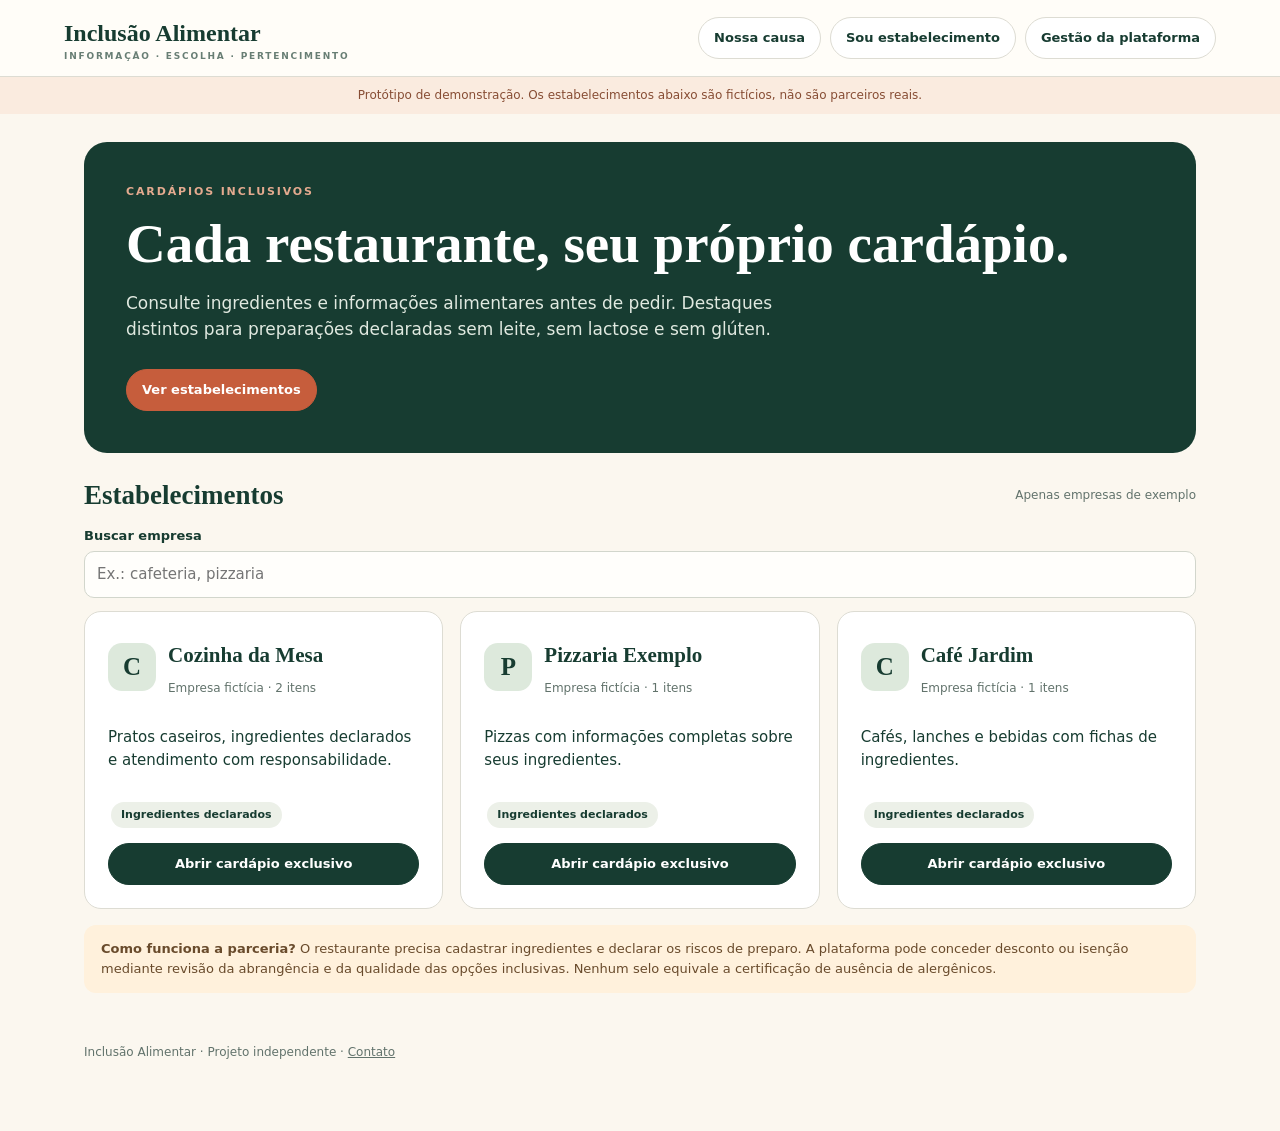
==== commit 611fca09: "Add files via upload" ====
--- a/cardapio/index.html
+++ b/cardapio/index.html
@@ -1,27 +1 @@
-<!doctype html>
-<html lang="pt-BR"><head>
-<meta charset="utf-8"><meta name="viewport" content="width=device-width,initial-scale=1">
-<title>Cardápio Inclusivo — Demonstração</title><meta name="theme-color" content="#173c31">
-<link rel="stylesheet" href="styles.css"><script src="app.js" defer></script>
-</head><body>
-<header class="topbar"><div class="wrap top-inner"><div class="brand"><span class="brand-mark">◌</span><div><strong>Inclusão Alimentar</strong><small>CARDÁPIO INCLUSIVO · DEMONSTRAÇÃO</small></div></div><nav class="tabs" aria-label="Áreas"><button class="tab" data-route="directory">Estabelecimentos</button><button class="tab active" data-route="menu">Cardápio do cliente</button><button class="tab" data-route="admin">Painel do estabelecimento</button></nav></div></header>
-<main class="wrap">
-<section id="directory-view" class="view hidden"><div class="directory-hero"><span class="overline">CARDÁPIOS INCLUSIVOS</span><h1>Encontre um estabelecimento</h1><p>Consulte ingredientes, alergênicos, fotos e opções de entrega. Cada empresa tem seu próprio cardápio.</p><div class="searchbar"><label for="store-search">Buscar estabelecimentos</label><input id="store-search" placeholder="Ex.: pizzaria, café, restaurante"></div></div><div class="demo-disclaimer">Demonstração: as empresas abaixo são fictícias. Novos cadastros são salvos apenas neste navegador, não publicados para outras pessoas.</div><div id="stores-list" class="stores-grid"></div></section>
-<section id="menu-view" class="view">
-  <div class="store-back"><button type="button" class="button tertiary" data-route="directory">← Ver estabelecimentos</button><span id="store-share-caption"></span><button id="copy-store-link" type="button" class="button secondary">Copiar link deste cardápio</button></div><div class="hero"><div class="hero-content"><span class="overline">EXEMPLO DE CARDÁPIO DIGITAL</span><h1 id="store-name-heading">Cozinha da Mesa</h1><p>Comida gostosa, ingredientes à vista. Monte seu pedido e consulte os alertas antes de finalizar.</p><div class="hero-chip">♧ Transparência em cada receita</div></div></div>
-  <div class="demo-disclaimer"><strong>Ambiente de demonstração.</strong> Produtos, preços, ingredientes e taxas são fictícios. O sistema não atesta segurança contra alergênicos nem efetua pagamento online.</div>
-  <div class="content-layout"><div class="main-column">
-    <div class="section-head"><div><span class="overline accent">ESCOLHA COM INFORMAÇÃO</span><h2>Nosso cardápio</h2></div><span class="counter" id="item-count"></span></div>
-    <div class="filters"><div class="filter-title">Quais ingredientes você precisa evitar?</div><div id="allergen-filters" class="chips"></div><p class="small-note">Os filtros apenas sinalizam ingredientes declarados e não garantem ausência de contato cruzado. Confirme com a cozinha antes de pedir.</p></div>
-    <div id="products-list" class="products"></div>
-  </div>
-  <aside class="cart-panel"><div class="cart-sticky"><div class="cart-title"><h2>Seu pedido</h2><span id="cart-count">0 itens</span></div><div id="cart-items" class="cart-items empty-text">Seu carrinho está vazio.</div><div class="fulfillment"><label class="radio-card"><input type="radio" name="method" value="delivery" checked> Entrega</label><label class="radio-card"><input type="radio" name="method" value="pickup"> Retirar no local</label></div><div id="delivery-fields"><label for="neighborhood">Bairro de entrega</label><select id="neighborhood"></select><div class="fee-help" id="fee-help"></div></div><div class="totals"><div><span>Subtotal</span><strong id="subtotal">R$ 0,00</strong></div><div><span>Entrega</span><strong id="fee">R$ 0,00</strong></div><div class="grand"><span>Total</span><strong id="total">R$ 0,00</strong></div></div><button id="checkout-toggle" class="button primary wide">Continuar pedido →</button><div id="checkout-fields" class="checkout-fields hidden"><label>Seu nome<input id="customer-name" placeholder="Nome para o pedido" maxlength="100"></label><label>WhatsApp para contato<input id="customer-phone" placeholder="(47) 99999-9999" inputmode="tel" maxlength="30"></label><div id="address-fields"><label>Rua e número<input id="street" placeholder="Rua, número e complemento" maxlength="160"></label><label>Referência (opcional)<input id="reference" placeholder="Ponto de referência" maxlength="120"></label></div><label>Forma de pagamento<select id="payment"><option>Pix na entrega/retirada</option><option>Dinheiro na entrega/retirada</option><option>Cartão na entrega/retirada</option></select></label><label>Observações para o restaurante<textarea id="order-notes" rows="2" maxlength="400" placeholder="Ex.: preciso confirmar ingredientes e utensílios"></textarea></label><p class="small-note">Se tiver alergias, confirme os cuidados com o estabelecimento. Observações não garantem adaptação segura.</p><button id="place-order" class="button primary wide">Criar pedido de teste</button><p class="small-note">O pedido ficará salvo apenas neste navegador. Para enviá-lo ao restaurante por WhatsApp, será necessário confirmar o envio.</p></div><div id="order-result" class="order-result hidden" aria-live="polite"></div></div></aside></div>
-</section>
-<section id="admin-view" class="view hidden"><div class="admin-head"><div><span class="overline accent">GESTÃO DO ESTABELECIMENTO</span><h1>Painel do restaurante</h1><p>Cadastre pratos e taxas de entrega e acompanhe pedidos de demonstração.</p></div><span class="demo-tag">Modo de demonstração · sem login</span></div>
-<section class="admin-card company-manager"><h2>Empresas da demonstração</h2><p class="small-note">Escolha qual cardápio editar. A demonstração não possui login, permissões ou sincronização entre dispositivos.</p><div class="company-switch"><label>Editar estabelecimento<select id="admin-company-select"></select></label><button id="admin-open-menu" type="button" class="button secondary">Ver cardápio</button></div><div class="company-creator"><label>Nome de nova empresa<input id="new-company-name" placeholder="Ex.: Padaria da Praça" maxlength="75"></label><label>Identificador do link<input id="new-company-slug" placeholder="padaria-da-praca" maxlength="65"></label><button id="create-company" type="button" class="button primary">Criar empresa de teste</button></div><p id="company-message" class="small-note" aria-live="polite"></p></section>
-<div class="admin-grid"><section class="admin-card admin-settings"><h2>Dados do estabelecimento</h2><label>Nome do restaurante<input id="admin-store-name"></label><label>WhatsApp para receber pedidos (somente números, com DDI 55)<input id="admin-whatsapp" placeholder="5547999999999" inputmode="numeric"></label><p class="small-note">O cliente precisará tocar em “Enviar pelo WhatsApp” e confirmar o envio. Sem número configurado, o botão não aparece.</p><label>Taxas por bairro</label><div id="fees-editor"></div><div class="inline-fields"><input id="new-neighborhood" placeholder="Nome do bairro"><input id="new-fee" placeholder="Taxa R$" inputmode="decimal"><button id="add-fee" class="button secondary">Adicionar</button></div><button id="save-settings" class="button primary">Salvar configurações</button><p id="settings-message" class="small-note" aria-live="polite"></p></section>
-<section class="admin-card"><div class="card-title-row"><h2>Pedidos recebidos neste navegador</h2><span id="new-order-count" class="order-count">0 novos</span></div><p class="small-note">Pedidos criados na demonstração aparecem aqui. Em outra máquina ou celular, não aparecem sem banco de dados online.</p><button id="request-notifications" class="button secondary">Ativar alerta neste navegador</button><div id="admin-orders" class="admin-orders"></div></section></div>
-<section class="admin-card product-editor"><div class="card-title-row"><h2>Produtos e informações alimentares</h2><button id="reset-demo" class="button tertiary">Restaurar demonstração</button></div><p class="small-note">Cada receita precisa ter ingredientes informados. O alerta de contato cruzado é sempre exibido ao consumidor e não pode ser interpretado como certificação.</p><div id="admin-products" class="admin-products"></div><h3 id="product-editor-title">Adicionar produto</h3><form id="product-form"><input id="edit-id" type="hidden"><div class="form-grid"><label>Nome do prato<input id="product-name" required maxlength="90"></label><label>Preço (R$)<input id="product-price" type="number" required min="0.01" step="0.01"></label><label>Categoria<select id="product-category"><option>Pratos</option><option>Lanches</option><option>Bebidas</option><option>Sobremesas</option></select></label><label>Foto do prato (JPG, PNG ou WebP)<input id="product-photo" type="file" accept="image/jpeg,image/png,image/webp"><small class="photo-help">Escolha uma foto do alimento. Ela será redimensionada para caber no navegador desta demonstração.</small></label></div><div class="photo-preview-row"><div id="product-photo-preview" class="photo-preview" role="img" aria-label="Prévia da foto">Sem foto</div><button type="button" id="remove-product-photo" class="button tertiary">Remover foto</button></div><label>Ingredientes completos, separados por vírgulas<textarea id="product-ingredients" required rows="2" placeholder="frango, azeite, cenoura..." maxlength="800"></textarea></label><div><span class="field-label">Alergênicos declarados na receita</span><div class="chips" id="product-allergens"></div></div><label>Contato cruzado<select id="product-cross"><option value="unknown">Não avaliado</option><option value="possible">Risco identificado</option><option value="managed">Controles de preparo declarados (não é garantia)</option></select></label><button class="button primary" type="submit">Salvar produto</button><button class="button tertiary" type="button" id="cancel-edit">Limpar campos</button></form></section>
-</section>
-</main><footer><div class="wrap"><strong>Inclusão Alimentar</strong><span>Informação, escolha e pertencimento.</span><p>Protótipo educativo e demonstrativo. Não é uma certificação de ausência de alergênicos, plataforma de pagamentos ou sistema de pedidos em produção.</p></div></footer>
-</body></html>
+<!doctype html><html lang="pt-BR"><head><meta charset="utf-8"><meta name="viewport" content="width=device-width, initial-scale=1"><title>Estabelecimentos parceiros | Inclusão Alimentar</title><link rel="stylesheet" href="styles.css"><script defer src="app.js"></script></head><body data-page="home"><header><div class="top"><a class="brand" href="../">Inclusão Alimentar<small>INFORMAÇÃO · ESCOLHA · PERTENCIMENTO</small></a><nav><a href="../">Nossa causa</a><a href="empresa.html">Sou estabelecimento</a><a href="gestao.html">Gestão da plataforma</a></nav></div></header><div class="banner">Protótipo de demonstração. Os estabelecimentos abaixo são fictícios, não são parceiros reais.</div><main class="wrap"><section class="hero"><div class="eyebrow">Cardápios inclusivos</div><h1>Cada restaurante, seu próprio cardápio.</h1><p>Consulte ingredientes e informações alimentares antes de pedir. Destaques distintos para preparações declaradas sem leite, sem lactose e sem glúten.</p><a href="#parceiros" class="btn terra">Ver estabelecimentos</a></section><div class="section-head" id="parceiros"><h2>Estabelecimentos</h2><span class="caption">Apenas empresas de exemplo</span></div><div class="field"><label for="search">Buscar empresa</label><input id="search" placeholder="Ex.: cafeteria, pizzaria"></div><div id="directory" class="grid"></div><div class="notice"><strong>Como funciona a parceria?</strong> O restaurante precisa cadastrar ingredientes e declarar os riscos de preparo. A plataforma pode conceder desconto ou isenção mediante revisão da abrangência e da qualidade das opções inclusivas. Nenhum selo equivale a certificação de ausência de alergênicos.</div><div class="foot">Inclusão Alimentar · Projeto independente · <a href="mailto:inclusaoalimentar.contato@gmail.com">Contato</a></div></main></body></html>
--- a/cardapio/styles.css
+++ b/cardapio/styles.css
@@ -1,17 +1 @@
-:root{--green:#163c30;--green2:#265548;--cream:#faf6ed;--peach:#f5e9da;--terra:#c45d41;--muted:#66746d;--border:#e7dfd2;--shadow:0 12px 30px #1b241b12}*{box-sizing:border-box}body{margin:0;background:var(--cream);font-family:Inter,system-ui,-apple-system,Segoe UI,sans-serif;color:var(--green);font-size:15px}button,input,select,textarea{font:inherit}button{cursor:pointer}a{color:inherit}.wrap{width:min(1160px,calc(100% - 36px));margin:auto}.topbar{position:sticky;top:0;z-index:15;background:#fffcf7;border-bottom:1px solid var(--border)}.top-inner{height:76px;display:flex;align-items:center;justify-content:space-between;gap:12px}.brand{display:flex;align-items:center;gap:10px}.brand-mark{width:42px;height:42px;border-radius:13px;background:var(--green);color:white;display:grid;place-items:center;font-size:29px}.brand strong{display:block;font:700 23px Georgia,serif}.brand small{font-size:9px;letter-spacing:1.8px;font-weight:700;color:#738479}.tabs{display:flex;gap:9px}.tab{border:0;border-radius:999px;padding:12px 18px;background:transparent;color:#53665b;font-weight:700}.tab.active{background:var(--green);color:#fff}.hero{margin:24px 0 14px;border-radius:22px;min-height:260px;background:linear-gradient(90deg,#071d17ed,#071d1790 55%,#071d1740),url('assets/mesa-compartilhada.webp') center/cover;display:flex;align-items:center;overflow:hidden}.hero-content{padding:38px 45px;color:#fff;max-width:650px}.hero h1{font:700 clamp(34px,4.1vw,56px)/1.03 Georgia,serif;margin:8px 0}.hero p{font-size:16px;line-height:1.5}.hero-chip{display:inline-flex;border:1px solid #f9ebcf88;padding:7px 13px;border-radius:999px;color:#f7e5ce;font-size:12px}.overline{font-size:11px;font-weight:800;letter-spacing:2px;color:#f4c5a8}.accent{color:var(--terra)}.demo-disclaimer{background:#fff0d7;color:#72552d;padding:13px 18px;border-radius:13px;font-size:12px;margin:14px 0 26px;line-height:1.5}.content-layout{display:grid;grid-template-columns:minmax(0,1fr) 340px;gap:23px;align-items:start;margin-bottom:60px}.section-head{display:flex;align-items:end;justify-content:space-between;margin-bottom:16px}h1,h2,h3{font-family:Georgia,serif}h2{font-size:28px;line-height:1.15;margin:4px 0}.counter,.small-note{font-size:12px;color:var(--muted)}.filters{background:#fff;border:1px solid var(--border);border-radius:17px;padding:17px;margin-bottom:16px}.filter-title{font-weight:750;margin-bottom:11px}.chips{display:flex;gap:8px;flex-wrap:wrap}.chip{border:1px solid #d8d7ce;background:#fcfaf6;color:var(--green);border-radius:999px;padding:7px 13px;font-size:12px;font-weight:750}.chip.chosen{background:var(--terra);border-color:var(--terra);color:#fff}.filters .small-note{margin:12px 0 0}.products{display:grid;grid-template-columns:repeat(2,minmax(0,1fr));gap:16px}.product{background:white;border:1px solid var(--border);border-radius:17px;overflow:hidden;box-shadow:var(--shadow)}.product-top{height:117px;display:flex;align-items:center;justify-content:center;background:linear-gradient(130deg,#e5eadf,#f7e3d1);font-size:62px;position:relative}.product-top .category{position:absolute;top:11px;left:13px;background:#ffffffd9;border-radius:99px;padding:6px 11px;font-size:11px;color:#526458;font-weight:750}.product-body{padding:17px}.product-body h3{margin:0 0 7px;font-size:21px}.product-price{font-size:21px;font-weight:800;color:var(--terra);margin:7px 0}.ingredients{font-size:12px;color:#68746a;margin:9px 0;line-height:1.5}.risk{background:#f8eddf;border-radius:9px;padding:9px 11px;color:#866238;font-size:11px;line-height:1.45;margin:9px 0}.risk.blocked{background:#f9e6e2;color:#a23a2b}.risk.info{background:#eaf0e8;color:#315e47}.product-footer{display:flex;justify-content:space-between;align-items:center;gap:8px;margin-top:13px}.button{border:0;border-radius:999px;padding:11px 16px;font-size:13px;font-weight:800;white-space:nowrap}.button.primary{color:white;background:var(--terra)}.button.primary:hover{background:#a9462f}.button.secondary{background:#e5eee6;color:var(--green)}.button.tertiary{background:#f3ede4;color:#53655b}.button:disabled{opacity:.5;cursor:not-allowed}.wide{width:100%}.cart-sticky{background:white;border:1px solid var(--border);border-radius:20px;padding:22px;position:sticky;top:94px;box-shadow:var(--shadow)}.cart-title{display:flex;justify-content:space-between;align-items:center}.cart-title h2{font-size:26px}.cart-title span{font-size:12px;color:var(--muted)}.cart-items{max-height:310px;overflow:auto;margin:15px 0}.empty-text{font-size:13px;color:#66776c;text-align:center;padding:16px 0}.cart-row{padding:9px 0;border-bottom:1px solid var(--border);display:flex;justify-content:space-between;gap:10px}.cart-row strong{font-size:14px}.cart-row small{display:block;color:var(--muted);font-size:11px;margin-top:4px}.qty-buttons{display:flex;gap:6px;align-items:center}.qty-buttons button{background:#edf1e9;border:0;border-radius:8px;width:25px;height:25px}.fulfillment{display:flex;gap:9px;margin:12px 0}.radio-card{flex:1;background:#f7f4ed;padding:10px;border-radius:10px;font-size:12px;font-weight:700}.cart-panel label:not(.radio-card),.admin-card label{font-size:12px;font-weight:750;display:block;margin:12px 0 5px}.cart-panel input:not([type=radio]),.cart-panel select,.cart-panel textarea,.admin-card input,.admin-card select,.admin-card textarea{width:100%;border:1px solid #dcd8ce;background:#fffdf9;border-radius:10px;padding:11px;color:var(--green);margin-top:5px}.fee-help{font-size:11px;color:var(--muted);margin-top:6px}.totals{border-top:1px solid var(--border);margin:19px 0;padding-top:14px}.totals>div{display:flex;justify-content:space-between;padding:5px 0;font-size:13px}.totals .grand{border-top:1px solid var(--border);padding-top:14px;margin-top:8px;font-size:19px}.checkout-fields{padding-top:10px}.hidden{display:none!important}.order-result{margin-top:15px;background:#e8f2e9;border:1px solid #c9dfcd;color:#265642;padding:13px;border-radius:12px;font-size:13px;line-height:1.5}.order-result .button{margin-top:10px}.view{min-height:60vh}.admin-head{display:flex;justify-content:space-between;align-items:center;gap:20px;margin:30px 0}.admin-head h1{font-size:42px;margin:6px 0}.admin-head p{margin:0;color:var(--muted)}.demo-tag{font-size:12px;background:#f8e9d8;color:#92633a;padding:10px 13px;border-radius:99px}.admin-grid{display:grid;grid-template-columns:1fr 1fr;gap:22px}.admin-card{background:#fff;border:1px solid var(--border);border-radius:20px;padding:22px;box-shadow:var(--shadow);margin-bottom:24px}.admin-card h2{font-size:25px}.admin-card p{line-height:1.5}.inline-fields{display:grid;grid-template-columns:1.2fr .6fr auto;align-items:end;gap:7px}.fee-line{display:grid;grid-template-columns:1fr auto auto;gap:10px;align-items:center;padding:7px 0;border-bottom:1px solid #eee7dc;font-size:13px}.card-title-row{display:flex;align-items:center;justify-content:space-between;gap:10px}.order-count{background:#f7e2d8;color:var(--terra);border-radius:99px;padding:6px 11px;font-size:12px;font-weight:750}.admin-orders{margin-top:16px;max-height:420px;overflow:auto}.order-card{border:1px solid #e1e2d9;border-radius:11px;margin:9px 0;padding:12px;background:#fffdf9;font-size:13px}.order-card.new{border-left:4px solid var(--terra)}.order-card p{font-size:12px;margin:6px 0}.order-card select{margin-top:10px}.admin-products{display:grid;grid-template-columns:repeat(2,1fr);gap:10px;margin:17px 0 25px}.admin-product{display:flex;align-items:center;gap:9px;padding:11px;background:#fbf9f4;border:1px solid var(--border);border-radius:10px}.admin-product .emoji{font-size:28px}.admin-product .detail{flex:1}.admin-product small{display:block;color:var(--muted)}.form-grid{display:grid;grid-template-columns:repeat(2,1fr);gap:0 15px}.field-label{display:block;font-size:12px;font-weight:750;margin:13px 0 8px}footer{background:#103226;color:#fff;padding:34px 0}footer strong{display:block;font:700 26px Georgia,serif}footer span,footer p{font-size:12px;color:#d9e4d9}footer p{max-width:750px;line-height:1.5} @media(max-width:900px){.content-layout,.admin-grid{grid-template-columns:1fr}.cart-sticky{position:static}.header-inner{flex-wrap:wrap;height:auto;padding:12px 0}.tabs{width:100%}.tab{flex:1}.hero{min-height:230px}}@media(max-width:570px){.products,.admin-products,.form-grid{grid-template-columns:1fr}.hero-content{padding:28px 20px}.hero h1{font-size:35px}.hero p{font-size:14px}.brand strong{font-size:21px}.inline-fields{grid-template-columns:1fr 1fr}.inline-fields button{grid-column:1/-1}.admin-head{flex-direction:column;align-items:flex-start}.admin-head h1{font-size:33px}}
-
-/* Fotografias dos pratos */
-.product-top{height:188px;overflow:hidden;font-size:initial;background:linear-gradient(135deg,#e9eddf,#f5e6d6)}
-.dish-photo{display:block;width:100%;height:100%;object-fit:cover}
-.dish-empty{display:flex;align-items:center;justify-content:center;width:100%;height:100%;color:#65776a;font-size:13px;letter-spacing:.02em}
-.product-top .category{z-index:1}
-.thumb-wrap{width:52px;height:52px;border-radius:10px;overflow:hidden;background:#ecece4;flex-shrink:0;display:flex;align-items:center;justify-content:center}
-.thumb-photo{width:100%;height:100%;object-fit:cover}
-.thumb-empty{font-size:9px;text-align:center;color:#67786a;padding:3px}
-.photo-preview-row{display:flex;align-items:center;gap:15px;margin:16px 0}
-.photo-preview{width:134px;height:92px;border-radius:12px;background:#f0eee6;border:1px dashed #d7cfc0;display:flex;align-items:center;justify-content:center;overflow:hidden;font-size:12px;color:#65776a}
-.photo-preview img{width:100%;height:100%;object-fit:cover}
-.photo-help{display:block;font-size:11px;font-weight:400;color:#67786a;margin-top:6px}
-
-/* Diretório multiempresa */
-.directory-hero{background:#173c31;color:#fff;padding:35px 38px;border-radius:22px;margin:24px 0 16px}.directory-hero h1{font:700 clamp(32px,4vw,52px) Georgia,serif;margin:8px 0}.directory-hero p{max-width:660px;line-height:1.6;color:#d9e9dc}.searchbar{margin-top:22px;max-width:520px}.searchbar label{display:block;font-weight:700;font-size:12px;margin-bottom:8px}.searchbar input,.company-creator input,.company-switch select{display:block;width:100%;margin-top:7px;padding:12px;border-radius:11px;border:1px solid #d8dacf;background:#fffefb;color:#173c31}.stores-grid{display:grid;grid-template-columns:repeat(3,minmax(0,1fr));gap:18px;margin:18px 0 50px}.store-card{border:1px solid var(--border);padding:23px;background:white;border-radius:18px;box-shadow:var(--shadow)}.store-card h2{font:700 26px Georgia,serif;margin:10px 0}.store-card .avatar{background:#e4ebe2;width:56px;height:56px;border-radius:17px;display:grid;place-items:center;font-size:24px}.store-card .meta{font-size:12px;color:var(--muted);min-height:43px;line-height:1.6}.store-card .button{display:inline-block;text-decoration:none;margin-top:15px}.store-back{display:flex;align-items:center;gap:13px;justify-content:space-between;flex-wrap:wrap;padding-top:20px}.store-back span{font-size:12px;color:var(--muted)}.company-manager{margin-top:22px}.company-switch,.company-creator{display:flex;flex-wrap:wrap;align-items:end;gap:15px}.company-switch label,.company-creator label{flex:1;min-width:190px}.company-creator{border-top:1px solid var(--border);margin-top:18px;padding-top:15px}.company-creator .button,.company-switch .button{margin-bottom:4px}.tabs{flex-wrap:wrap}.store-card .tag{display:inline-block;margin-top:8px;background:#f9eee0;border-radius:99px;padding:5px 9px;font-size:11px;color:#835c38}@media(max-width:850px){.stores-grid{grid-template-columns:repeat(2,minmax(0,1fr))}.top-inner{height:auto;min-height:76px;padding:10px 0;flex-wrap:wrap}}@media(max-width:580px){.stores-grid{grid-template-columns:1fr}.directory-hero{padding:25px 20px}.tab{padding:10px 12px;font-size:12px}}
+:root{--green:#173c31;--green2:#285e49;--paper:#fbf7ef;--cream:#f1eadc;--terra:#c65d3c;--muted:#62736c;--line:#dddcd3;--white:#fff;--warn:#fff1dc;--ok:#e8f3e8}*{box-sizing:border-box}body{margin:0;font:15px/1.52 system-ui,-apple-system,'Segoe UI',sans-serif;color:var(--green);background:var(--paper)}button,input,select,textarea{font:inherit}button,a{touch-action:manipulation}a{color:inherit}header{background:#fffdf8;border-bottom:1px solid var(--line);position:sticky;top:0;z-index:3}.top{max-width:1200px;margin:auto;padding:15px 24px;display:flex;justify-content:space-between;align-items:center;gap:16px}.brand{font-family:Georgia,serif;font-size:24px;font-weight:bold;text-decoration:none}.brand small{font:700 9px system-ui;display:block;letter-spacing:.2em;color:#687e74}nav{display:flex;flex-wrap:wrap;gap:9px}nav a,.btn{display:inline-flex;align-items:center;justify-content:center;padding:10px 15px;border-radius:99px;border:1px solid var(--line);background:#fff;text-decoration:none;font-size:13px;font-weight:750;cursor:pointer}.btn.primary{background:var(--green);border-color:var(--green);color:white}.btn.terra{background:var(--terra);border-color:var(--terra);color:white}.btn.soft{background:var(--cream)}.btn:disabled{opacity:.5;cursor:not-allowed}.wrap{max-width:1160px;margin:auto;padding:28px 24px 70px}.hero{background:var(--green);color:white;border-radius:23px;padding:42px;margin-bottom:26px}.eyebrow{font-size:11px;font-weight:850;letter-spacing:.17em;text-transform:uppercase;color:#e4aa8f}.hero h1{font:700 clamp(31px,5vw,55px)/1.08 Georgia,serif;margin:14px 0}.hero p{max-width:670px;font-size:17px;color:#e0e9e0}.hero .btn{margin-top:10px}.grid{display:grid;grid-template-columns:repeat(3,minmax(0,1fr));gap:17px}.grid.two{grid-template-columns:repeat(2,minmax(0,1fr))}.card,.panel{border:1px solid var(--line);border-radius:17px;background:white;padding:23px}.card h2,.panel h2,h2{font:700 27px/1.2 Georgia,serif;margin:7px 0 12px}.card h3{font:700 21px Georgia,serif;margin:8px 0}.caption,small{font-size:12px;color:var(--muted)}.muted{color:var(--muted)}.pill{display:inline-flex;border-radius:99px;padding:5px 10px;background:#ecf0e8;color:var(--green);font-size:11px;font-weight:800;margin:3px}.pill.warn{background:var(--warn);color:#87552d}.pill.orange{background:#f9e8e0;color:#a34528}.columns{display:grid;grid-template-columns:minmax(0,1.7fr) minmax(290px,1fr);gap:20px;align-items:start}.stack{display:grid;gap:16px}.section-head{display:flex;align-items:center;justify-content:space-between;gap:10px;margin:20px 0 14px}.section-head h2{margin:0}.field{display:grid;gap:6px;margin:13px 0}.field label{font-size:13px;font-weight:750}input,textarea,select{width:100%;padding:11px 12px;color:var(--green);border:1px solid #d2d6cc;border-radius:10px;background:#fffefb}textarea{min-height:85px;resize:vertical}input[type=checkbox]{width:auto}.checks{display:flex;gap:7px;flex-wrap:wrap}.check{display:flex;align-items:center;gap:5px;background:#f4f1ea;border-radius:9px;padding:7px 10px;font-size:12px}.check input{margin:0}.product{display:grid;grid-template-columns:96px 1fr auto;gap:15px;align-items:start;padding:14px 0;border-bottom:1px solid var(--line)}.product:last-child{border-bottom:0}.photo{width:96px;height:90px;border-radius:12px;object-fit:cover;background:#eeeae1;display:flex;align-items:center;justify-content:center;text-align:center;color:#7a847e;font-size:11px;padding:4px}.product h3{font-size:18px;margin:0 0 5px}.product p{font-size:12px;color:var(--muted);margin:5px 0}.price{font-weight:800}.cart{position:sticky;top:95px}.line{display:flex;align-items:center;justify-content:space-between;gap:10px;padding:7px 0}.total{border-top:1px solid var(--line);font-size:18px;font-weight:800;margin-top:12px;padding-top:14px}.notice{padding:14px 17px;border-radius:12px;background:var(--warn);font-size:13px;color:#694b2c;margin:16px 0}.notice.green{background:var(--ok);color:#315c43}.notice.danger{background:#f9e7e0;color:#913b25}.divider{height:1px;background:var(--line);margin:20px 0}.form-grid{display:grid;grid-template-columns:repeat(2,minmax(0,1fr));gap:0 15px}.actions{display:flex;gap:9px;flex-wrap:wrap;align-items:center}.sectionlabel{font-size:12px;font-weight:850;letter-spacing:.13em;color:var(--terra);text-transform:uppercase}.filters{display:flex;gap:7px;flex-wrap:wrap;margin:12px 0}.chip{border:1px solid var(--line);padding:8px 11px;border-radius:50px;background:white;font-size:12px;cursor:pointer}.chip.on{background:var(--green);color:white}.badge-row{margin:7px 0}.badge-row .pill{margin-left:0}.admin-top{display:flex;align-items:center;justify-content:space-between;gap:12px;flex-wrap:wrap;margin-bottom:16px}.list{display:grid;gap:12px}.list-item{display:flex;justify-content:space-between;gap:12px;border-bottom:1px solid var(--line);padding-bottom:12px;align-items:center}.list-item:last-child{border:0}.policy{background:#f1ebe0;padding:15px;border-radius:12px}.hidden{display:none!important}.anchor{color:var(--green2);font-weight:700}.foot{margin-top:50px;font-size:12px;color:var(--muted)}.logo{width:48px;height:48px;border-radius:14px;background:#dde9dc;display:grid;place-items:center;font:700 25px Georgia,serif}.store-card{display:grid;gap:12px}.store-title{display:flex;align-items:center;gap:12px}.hero-store{background:linear-gradient(110deg,#173c31,#3e5b4a);color:white;border-radius:20px;padding:33px;margin-bottom:20px}.hero-store h1{font:700 43px Georgia,serif;margin:4px 0}.hero-store p{color:#e3e9e2}.warning-mark{border-left:4px solid #ce7b48;padding:8px 12px;background:#f8f3e8}.white{background:white}.mutedlink{color:var(--muted);font-size:12px}.readonly{background:#f4f2ed}.file-preview{width:150px;height:115px;border:1px dashed var(--line);border-radius:10px;object-fit:cover}.price-row{display:flex;justify-content:space-between}.intro{font-size:16px;max-width:720px}.result{margin:14px 0;padding:11px;border-radius:10px;background:#eff4ed;font-size:13px}.banner{background:#faebdf;color:#874d34;padding:9px 16px;text-align:center;font-size:12px} @media(max-width:850px){.grid{grid-template-columns:repeat(2,minmax(0,1fr))}.columns{grid-template-columns:1fr}.cart{position:static}}@media(max-width:600px){.grid,.grid.two,.form-grid{grid-template-columns:1fr}.wrap{padding:17px 13px 50px}.top{padding:13px;align-items:flex-start;flex-direction:column}.brand{font-size:21px}.hero{padding:28px 21px}.product{grid-template-columns:76px 1fr;gap:12px}.product .actions{grid-column:2}.photo{width:76px;height:76px}.hero-store h1{font-size:32px}.card,.panel{padding:17px}}
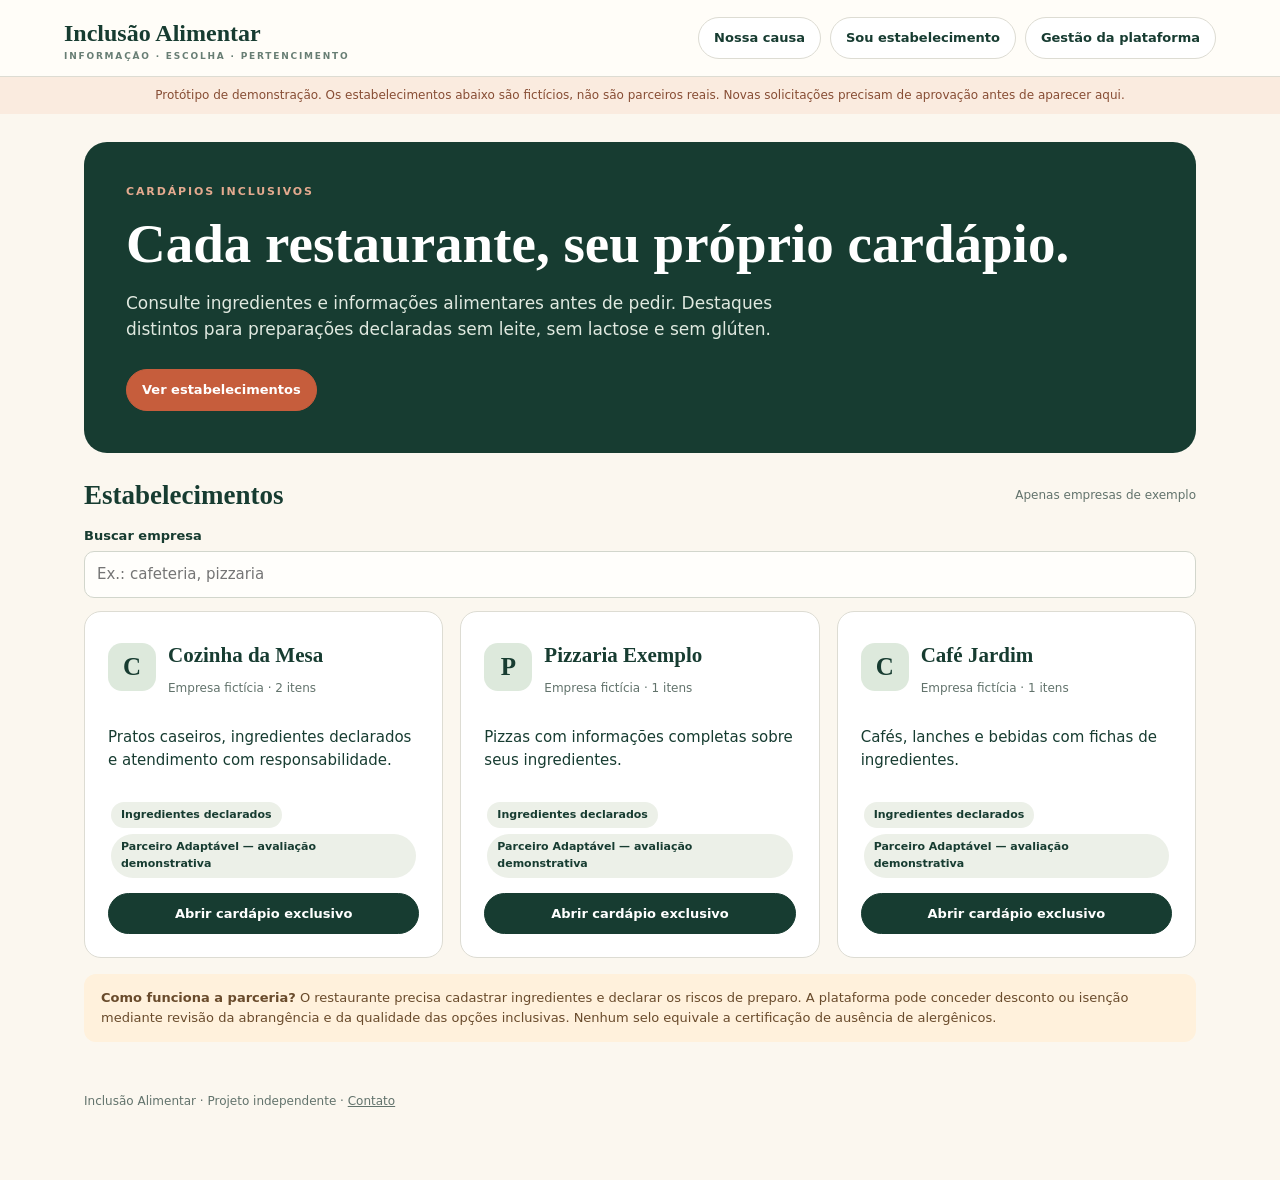
==== commit 36c1c9d9: "Add files via upload" ====
--- a/cardapio/index.html
+++ b/cardapio/index.html
@@ -1 +1 @@
-<!doctype html><html lang="pt-BR"><head><meta charset="utf-8"><meta name="viewport" content="width=device-width, initial-scale=1"><title>Estabelecimentos parceiros | Inclusão Alimentar</title><link rel="stylesheet" href="styles.css"><script defer src="app.js"></script></head><body data-page="home"><header><div class="top"><a class="brand" href="../">Inclusão Alimentar<small>INFORMAÇÃO · ESCOLHA · PERTENCIMENTO</small></a><nav><a href="../">Nossa causa</a><a href="empresa.html">Sou estabelecimento</a><a href="gestao.html">Gestão da plataforma</a></nav></div></header><div class="banner">Protótipo de demonstração. Os estabelecimentos abaixo são fictícios, não são parceiros reais.</div><main class="wrap"><section class="hero"><div class="eyebrow">Cardápios inclusivos</div><h1>Cada restaurante, seu próprio cardápio.</h1><p>Consulte ingredientes e informações alimentares antes de pedir. Destaques distintos para preparações declaradas sem leite, sem lactose e sem glúten.</p><a href="#parceiros" class="btn terra">Ver estabelecimentos</a></section><div class="section-head" id="parceiros"><h2>Estabelecimentos</h2><span class="caption">Apenas empresas de exemplo</span></div><div class="field"><label for="search">Buscar empresa</label><input id="search" placeholder="Ex.: cafeteria, pizzaria"></div><div id="directory" class="grid"></div><div class="notice"><strong>Como funciona a parceria?</strong> O restaurante precisa cadastrar ingredientes e declarar os riscos de preparo. A plataforma pode conceder desconto ou isenção mediante revisão da abrangência e da qualidade das opções inclusivas. Nenhum selo equivale a certificação de ausência de alergênicos.</div><div class="foot">Inclusão Alimentar · Projeto independente · <a href="mailto:inclusaoalimentar.contato@gmail.com">Contato</a></div></main></body></html>
+<!doctype html><html lang="pt-BR"><head><meta charset="utf-8"><meta name="viewport" content="width=device-width, initial-scale=1"><title>Estabelecimentos parceiros | Inclusão Alimentar</title><link rel="stylesheet" href="styles.css"><script defer src="app.js"></script></head><body data-page="home"><header><div class="top"><a class="brand" href="../">Inclusão Alimentar<small>INFORMAÇÃO · ESCOLHA · PERTENCIMENTO</small></a><nav><a href="../">Nossa causa</a><a href="empresa.html">Sou estabelecimento</a><a href="gestao.html">Gestão da plataforma</a></nav></div></header><div class="banner">Protótipo de demonstração. Os estabelecimentos abaixo são fictícios, não são parceiros reais. Novas solicitações precisam de aprovação antes de aparecer aqui.</div><main class="wrap"><section class="hero"><div class="eyebrow">Cardápios inclusivos</div><h1>Cada restaurante, seu próprio cardápio.</h1><p>Consulte ingredientes e informações alimentares antes de pedir. Destaques distintos para preparações declaradas sem leite, sem lactose e sem glúten.</p><a href="#parceiros" class="btn terra">Ver estabelecimentos</a></section><div class="section-head" id="parceiros"><h2>Estabelecimentos</h2><span class="caption">Apenas empresas de exemplo</span></div><div class="field"><label for="search">Buscar empresa</label><input id="search" placeholder="Ex.: cafeteria, pizzaria"></div><div id="directory" class="grid"></div><div class="notice"><strong>Como funciona a parceria?</strong> O restaurante precisa cadastrar ingredientes e declarar os riscos de preparo. A plataforma pode conceder desconto ou isenção mediante revisão da abrangência e da qualidade das opções inclusivas. Nenhum selo equivale a certificação de ausência de alergênicos.</div><div class="foot">Inclusão Alimentar · Projeto independente · <a href="mailto:inclusaoalimentar.contato@gmail.com">Contato</a></div></main></body></html>
--- a/cardapio/styles.css
+++ b/cardapio/styles.css
@@ -1 +1,10 @@
 :root{--green:#173c31;--green2:#285e49;--paper:#fbf7ef;--cream:#f1eadc;--terra:#c65d3c;--muted:#62736c;--line:#dddcd3;--white:#fff;--warn:#fff1dc;--ok:#e8f3e8}*{box-sizing:border-box}body{margin:0;font:15px/1.52 system-ui,-apple-system,'Segoe UI',sans-serif;color:var(--green);background:var(--paper)}button,input,select,textarea{font:inherit}button,a{touch-action:manipulation}a{color:inherit}header{background:#fffdf8;border-bottom:1px solid var(--line);position:sticky;top:0;z-index:3}.top{max-width:1200px;margin:auto;padding:15px 24px;display:flex;justify-content:space-between;align-items:center;gap:16px}.brand{font-family:Georgia,serif;font-size:24px;font-weight:bold;text-decoration:none}.brand small{font:700 9px system-ui;display:block;letter-spacing:.2em;color:#687e74}nav{display:flex;flex-wrap:wrap;gap:9px}nav a,.btn{display:inline-flex;align-items:center;justify-content:center;padding:10px 15px;border-radius:99px;border:1px solid var(--line);background:#fff;text-decoration:none;font-size:13px;font-weight:750;cursor:pointer}.btn.primary{background:var(--green);border-color:var(--green);color:white}.btn.terra{background:var(--terra);border-color:var(--terra);color:white}.btn.soft{background:var(--cream)}.btn:disabled{opacity:.5;cursor:not-allowed}.wrap{max-width:1160px;margin:auto;padding:28px 24px 70px}.hero{background:var(--green);color:white;border-radius:23px;padding:42px;margin-bottom:26px}.eyebrow{font-size:11px;font-weight:850;letter-spacing:.17em;text-transform:uppercase;color:#e4aa8f}.hero h1{font:700 clamp(31px,5vw,55px)/1.08 Georgia,serif;margin:14px 0}.hero p{max-width:670px;font-size:17px;color:#e0e9e0}.hero .btn{margin-top:10px}.grid{display:grid;grid-template-columns:repeat(3,minmax(0,1fr));gap:17px}.grid.two{grid-template-columns:repeat(2,minmax(0,1fr))}.card,.panel{border:1px solid var(--line);border-radius:17px;background:white;padding:23px}.card h2,.panel h2,h2{font:700 27px/1.2 Georgia,serif;margin:7px 0 12px}.card h3{font:700 21px Georgia,serif;margin:8px 0}.caption,small{font-size:12px;color:var(--muted)}.muted{color:var(--muted)}.pill{display:inline-flex;border-radius:99px;padding:5px 10px;background:#ecf0e8;color:var(--green);font-size:11px;font-weight:800;margin:3px}.pill.warn{background:var(--warn);color:#87552d}.pill.orange{background:#f9e8e0;color:#a34528}.columns{display:grid;grid-template-columns:minmax(0,1.7fr) minmax(290px,1fr);gap:20px;align-items:start}.stack{display:grid;gap:16px}.section-head{display:flex;align-items:center;justify-content:space-between;gap:10px;margin:20px 0 14px}.section-head h2{margin:0}.field{display:grid;gap:6px;margin:13px 0}.field label{font-size:13px;font-weight:750}input,textarea,select{width:100%;padding:11px 12px;color:var(--green);border:1px solid #d2d6cc;border-radius:10px;background:#fffefb}textarea{min-height:85px;resize:vertical}input[type=checkbox]{width:auto}.checks{display:flex;gap:7px;flex-wrap:wrap}.check{display:flex;align-items:center;gap:5px;background:#f4f1ea;border-radius:9px;padding:7px 10px;font-size:12px}.check input{margin:0}.product{display:grid;grid-template-columns:96px 1fr auto;gap:15px;align-items:start;padding:14px 0;border-bottom:1px solid var(--line)}.product:last-child{border-bottom:0}.photo{width:96px;height:90px;border-radius:12px;object-fit:cover;background:#eeeae1;display:flex;align-items:center;justify-content:center;text-align:center;color:#7a847e;font-size:11px;padding:4px}.product h3{font-size:18px;margin:0 0 5px}.product p{font-size:12px;color:var(--muted);margin:5px 0}.price{font-weight:800}.cart{position:sticky;top:95px}.line{display:flex;align-items:center;justify-content:space-between;gap:10px;padding:7px 0}.total{border-top:1px solid var(--line);font-size:18px;font-weight:800;margin-top:12px;padding-top:14px}.notice{padding:14px 17px;border-radius:12px;background:var(--warn);font-size:13px;color:#694b2c;margin:16px 0}.notice.green{background:var(--ok);color:#315c43}.notice.danger{background:#f9e7e0;color:#913b25}.divider{height:1px;background:var(--line);margin:20px 0}.form-grid{display:grid;grid-template-columns:repeat(2,minmax(0,1fr));gap:0 15px}.actions{display:flex;gap:9px;flex-wrap:wrap;align-items:center}.sectionlabel{font-size:12px;font-weight:850;letter-spacing:.13em;color:var(--terra);text-transform:uppercase}.filters{display:flex;gap:7px;flex-wrap:wrap;margin:12px 0}.chip{border:1px solid var(--line);padding:8px 11px;border-radius:50px;background:white;font-size:12px;cursor:pointer}.chip.on{background:var(--green);color:white}.badge-row{margin:7px 0}.badge-row .pill{margin-left:0}.admin-top{display:flex;align-items:center;justify-content:space-between;gap:12px;flex-wrap:wrap;margin-bottom:16px}.list{display:grid;gap:12px}.list-item{display:flex;justify-content:space-between;gap:12px;border-bottom:1px solid var(--line);padding-bottom:12px;align-items:center}.list-item:last-child{border:0}.policy{background:#f1ebe0;padding:15px;border-radius:12px}.hidden{display:none!important}.anchor{color:var(--green2);font-weight:700}.foot{margin-top:50px;font-size:12px;color:var(--muted)}.logo{width:48px;height:48px;border-radius:14px;background:#dde9dc;display:grid;place-items:center;font:700 25px Georgia,serif}.store-card{display:grid;gap:12px}.store-title{display:flex;align-items:center;gap:12px}.hero-store{background:linear-gradient(110deg,#173c31,#3e5b4a);color:white;border-radius:20px;padding:33px;margin-bottom:20px}.hero-store h1{font:700 43px Georgia,serif;margin:4px 0}.hero-store p{color:#e3e9e2}.warning-mark{border-left:4px solid #ce7b48;padding:8px 12px;background:#f8f3e8}.white{background:white}.mutedlink{color:var(--muted);font-size:12px}.readonly{background:#f4f2ed}.file-preview{width:150px;height:115px;border:1px dashed var(--line);border-radius:10px;object-fit:cover}.price-row{display:flex;justify-content:space-between}.intro{font-size:16px;max-width:720px}.result{margin:14px 0;padding:11px;border-radius:10px;background:#eff4ed;font-size:13px}.banner{background:#faebdf;color:#874d34;padding:9px 16px;text-align:center;font-size:12px} @media(max-width:850px){.grid{grid-template-columns:repeat(2,minmax(0,1fr))}.columns{grid-template-columns:1fr}.cart{position:static}}@media(max-width:600px){.grid,.grid.two,.form-grid{grid-template-columns:1fr}.wrap{padding:17px 13px 50px}.top{padding:13px;align-items:flex-start;flex-direction:column}.brand{font-size:21px}.hero{padding:28px 21px}.product{grid-template-columns:76px 1fr;gap:12px}.product .actions{grid-column:2}.photo{width:76px;height:76px}.hero-store h1{font-size:32px}.card,.panel{padding:17px}}
+
+/* v5 — Personalização clara, sem alegação de segurança automática */
+.modal-shade{position:fixed;inset:0;background:rgba(7,26,21,.65);z-index:99;display:flex;align-items:center;justify-content:center;padding:16px}.modal-shade.hidden{display:none}.modal-box{background:#fffdf9;color:#163c31;border-radius:20px;padding:24px;width:min(720px,100%);max-height:88vh;overflow-y:auto;box-shadow:0 20px 65px #0004}.ingredient-row{display:flex;justify-content:space-between;gap:18px;align-items:center;padding:13px 0;border-bottom:1px solid #e9e1d4}.ingredient-row>div:first-child{min-width:0;flex:1}.stepper{display:flex;align-items:center;gap:10px;white-space:nowrap}.stepper button{font:inherit;border:1px solid #cddacf;border-radius:12px;background:#e5eee5;color:#153d32;font-weight:800;width:36px;height:36px;cursor:pointer}.stepper button:disabled{opacity:.35;cursor:not-allowed}.stepper strong{min-width:15px;text-align:center}.cart-line{display:flex;align-items:flex-start;gap:12px;justify-content:space-between;padding:12px 0;border-bottom:1px solid #e9e1d4}.cart-line .caption{max-width:220px}.warning-mark{color:#a64c30;font-weight:600}
+
+#editing-gate{margin-top:18px;padding:22px;background:#fff3e4;border-color:#e6bd9a}
+#editing-area.hidden{display:none}
+.audit-list{max-height:290px;overflow:auto;margin-top:12px;padding:12px;background:#f7f4ec;border-radius:12px}
+[data-company]{margin-bottom:15px}details{margin-top:13px}summary{cursor:pointer;font-weight:700}
+#register-feedback{font-weight:700;color:#153c30}#admin-filter{max-width:340px}
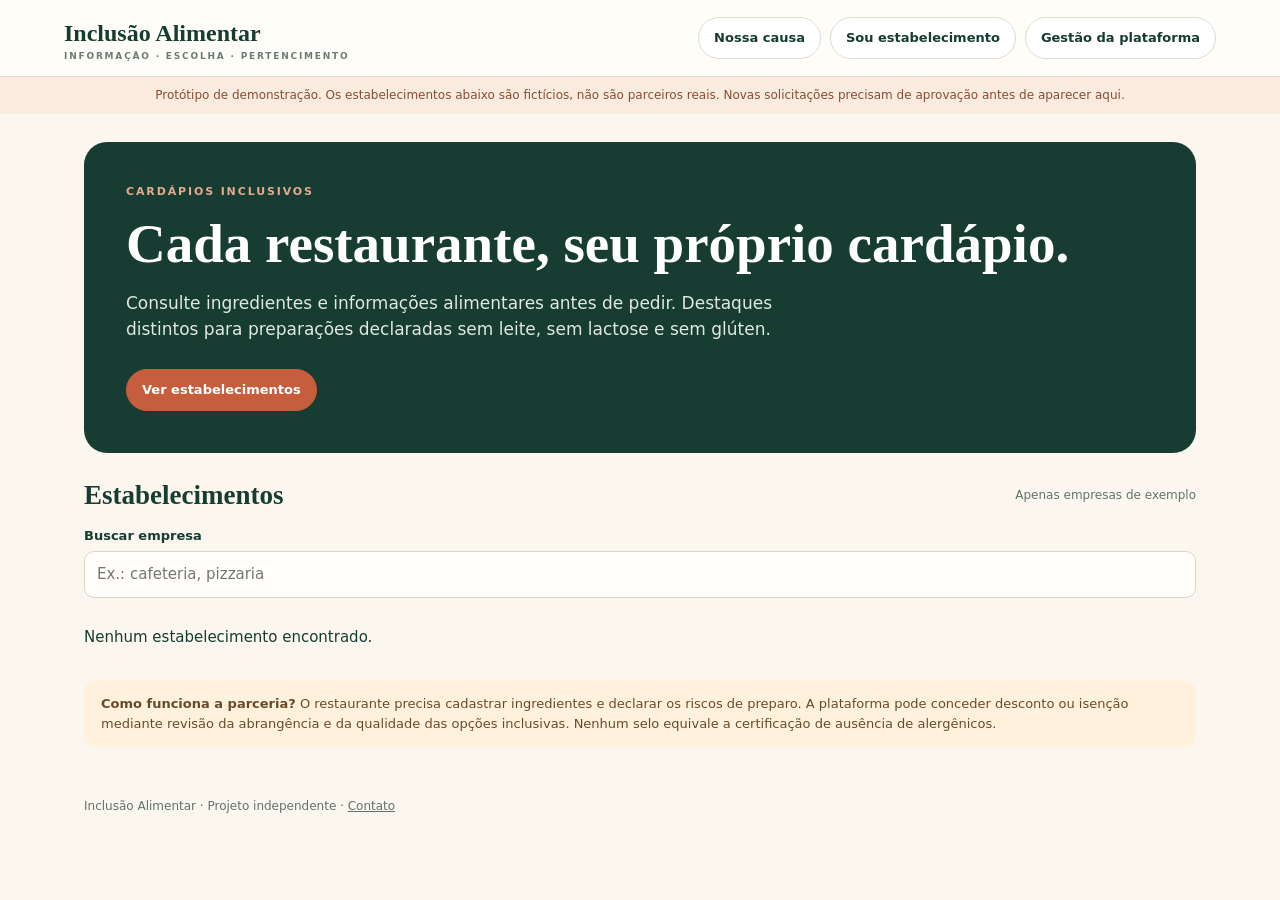
==== commit dce1ebec: "Add files via upload" ====
--- a/cardapio/index.html
+++ b/cardapio/index.html
@@ -1 +1 @@
-<!doctype html><html lang="pt-BR"><head><meta charset="utf-8"><meta name="viewport" content="width=device-width, initial-scale=1"><title>Estabelecimentos parceiros | Inclusão Alimentar</title><link rel="stylesheet" href="styles.css"><script defer src="app.js"></script></head><body data-page="home"><header><div class="top"><a class="brand" href="../">Inclusão Alimentar<small>INFORMAÇÃO · ESCOLHA · PERTENCIMENTO</small></a><nav><a href="../">Nossa causa</a><a href="empresa.html">Sou estabelecimento</a><a href="gestao.html">Gestão da plataforma</a></nav></div></header><div class="banner">Protótipo de demonstração. Os estabelecimentos abaixo são fictícios, não são parceiros reais. Novas solicitações precisam de aprovação antes de aparecer aqui.</div><main class="wrap"><section class="hero"><div class="eyebrow">Cardápios inclusivos</div><h1>Cada restaurante, seu próprio cardápio.</h1><p>Consulte ingredientes e informações alimentares antes de pedir. Destaques distintos para preparações declaradas sem leite, sem lactose e sem glúten.</p><a href="#parceiros" class="btn terra">Ver estabelecimentos</a></section><div class="section-head" id="parceiros"><h2>Estabelecimentos</h2><span class="caption">Apenas empresas de exemplo</span></div><div class="field"><label for="search">Buscar empresa</label><input id="search" placeholder="Ex.: cafeteria, pizzaria"></div><div id="directory" class="grid"></div><div class="notice"><strong>Como funciona a parceria?</strong> O restaurante precisa cadastrar ingredientes e declarar os riscos de preparo. A plataforma pode conceder desconto ou isenção mediante revisão da abrangência e da qualidade das opções inclusivas. Nenhum selo equivale a certificação de ausência de alergênicos.</div><div class="foot">Inclusão Alimentar · Projeto independente · <a href="mailto:inclusaoalimentar.contato@gmail.com">Contato</a></div></main></body></html>
+<!doctype html><html lang="pt-BR"><head><meta charset="utf-8"><meta name="viewport" content="width=device-width, initial-scale=1"><title>Estabelecimentos parceiros | Inclusão Alimentar</title><link rel="stylesheet" href="styles.css?v=7"><script defer src="app.js?v=7"></script></head><body data-page="home"><header><div class="top"><a class="brand" href="../">Inclusão Alimentar<small>INFORMAÇÃO · ESCOLHA · PERTENCIMENTO</small></a><nav><a href="../">Nossa causa</a><a href="empresa.html">Sou estabelecimento</a><a href="gestao.html">Gestão da plataforma</a></nav></div></header><div class="banner">Protótipo de demonstração. Os estabelecimentos abaixo são fictícios, não são parceiros reais. Novas solicitações precisam de aprovação antes de aparecer aqui.</div><main class="wrap"><section class="hero"><div class="eyebrow">Cardápios inclusivos</div><h1>Cada restaurante, seu próprio cardápio.</h1><p>Consulte ingredientes e informações alimentares antes de pedir. Destaques distintos para preparações declaradas sem leite, sem lactose e sem glúten.</p><a href="#parceiros" class="btn terra">Ver estabelecimentos</a></section><div class="section-head" id="parceiros"><h2>Estabelecimentos</h2><span class="caption">Apenas empresas de exemplo</span></div><div class="field"><label for="search">Buscar empresa</label><input id="search" placeholder="Ex.: cafeteria, pizzaria"></div><div id="directory" class="grid"></div><div class="notice"><strong>Como funciona a parceria?</strong> O restaurante precisa cadastrar ingredientes e declarar os riscos de preparo. A plataforma pode conceder desconto ou isenção mediante revisão da abrangência e da qualidade das opções inclusivas. Nenhum selo equivale a certificação de ausência de alergênicos.</div><div class="foot">Inclusão Alimentar · Projeto independente · <a href="mailto:inclusaoalimentar.contato@gmail.com">Contato</a></div></main></body></html>
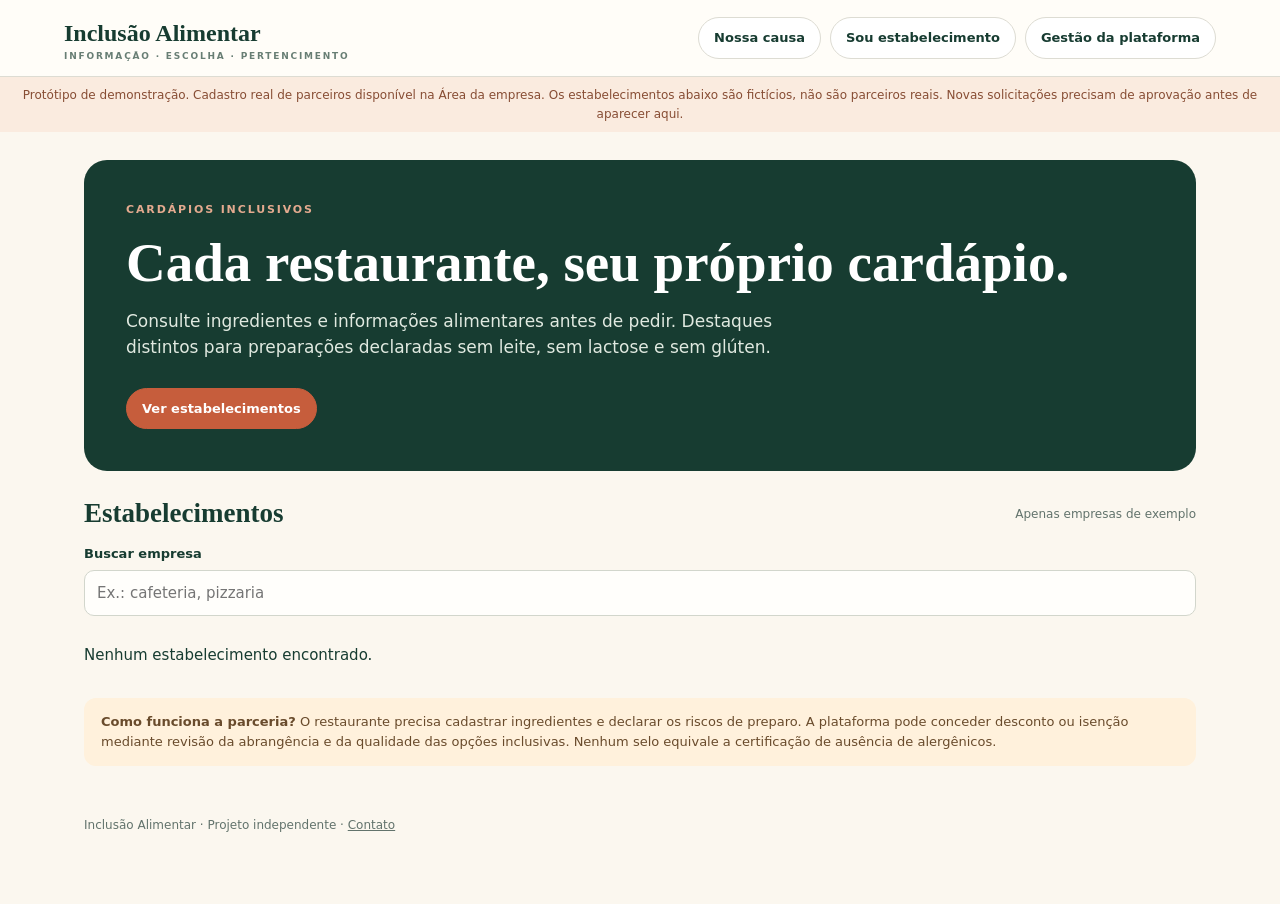
==== commit 144d3595: "Add files via upload" ====
--- a/cardapio/index.html
+++ b/cardapio/index.html
@@ -1 +1 @@
-<!doctype html><html lang="pt-BR"><head><meta charset="utf-8"><meta name="viewport" content="width=device-width, initial-scale=1"><title>Estabelecimentos parceiros | Inclusão Alimentar</title><link rel="stylesheet" href="styles.css?v=7"><script defer src="app.js?v=7"></script></head><body data-page="home"><header><div class="top"><a class="brand" href="../">Inclusão Alimentar<small>INFORMAÇÃO · ESCOLHA · PERTENCIMENTO</small></a><nav><a href="../">Nossa causa</a><a href="empresa.html">Sou estabelecimento</a><a href="gestao.html">Gestão da plataforma</a></nav></div></header><div class="banner">Protótipo de demonstração. Os estabelecimentos abaixo são fictícios, não são parceiros reais. Novas solicitações precisam de aprovação antes de aparecer aqui.</div><main class="wrap"><section class="hero"><div class="eyebrow">Cardápios inclusivos</div><h1>Cada restaurante, seu próprio cardápio.</h1><p>Consulte ingredientes e informações alimentares antes de pedir. Destaques distintos para preparações declaradas sem leite, sem lactose e sem glúten.</p><a href="#parceiros" class="btn terra">Ver estabelecimentos</a></section><div class="section-head" id="parceiros"><h2>Estabelecimentos</h2><span class="caption">Apenas empresas de exemplo</span></div><div class="field"><label for="search">Buscar empresa</label><input id="search" placeholder="Ex.: cafeteria, pizzaria"></div><div id="directory" class="grid"></div><div class="notice"><strong>Como funciona a parceria?</strong> O restaurante precisa cadastrar ingredientes e declarar os riscos de preparo. A plataforma pode conceder desconto ou isenção mediante revisão da abrangência e da qualidade das opções inclusivas. Nenhum selo equivale a certificação de ausência de alergênicos.</div><div class="foot">Inclusão Alimentar · Projeto independente · <a href="mailto:inclusaoalimentar.contato@gmail.com">Contato</a></div></main></body></html>
+<!doctype html><html lang="pt-BR"><head><meta charset="utf-8"><meta name="viewport" content="width=device-width, initial-scale=1"><title>Estabelecimentos parceiros | Inclusão Alimentar</title><link rel="stylesheet" href="styles.css?v=7"><script defer src="app.js?v=7"></script></head><body data-page="home"><header><div class="top"><a class="brand" href="../">Inclusão Alimentar<small>INFORMAÇÃO · ESCOLHA · PERTENCIMENTO</small></a><nav><a href="../">Nossa causa</a><a href="empresa.html">Sou estabelecimento</a><a href="gestao.html">Gestão da plataforma</a></nav></div></header><div class="banner">Protótipo de demonstração. Cadastro real de parceiros disponível na Área da empresa. Os estabelecimentos abaixo são fictícios, não são parceiros reais. Novas solicitações precisam de aprovação antes de aparecer aqui.</div><main class="wrap"><section class="hero"><div class="eyebrow">Cardápios inclusivos</div><h1>Cada restaurante, seu próprio cardápio.</h1><p>Consulte ingredientes e informações alimentares antes de pedir. Destaques distintos para preparações declaradas sem leite, sem lactose e sem glúten.</p><a href="#parceiros" class="btn terra">Ver estabelecimentos</a></section><div class="section-head" id="parceiros"><h2>Estabelecimentos</h2><span class="caption">Apenas empresas de exemplo</span></div><div class="field"><label for="search">Buscar empresa</label><input id="search" placeholder="Ex.: cafeteria, pizzaria"></div><div id="directory" class="grid"></div><div class="notice"><strong>Como funciona a parceria?</strong> O restaurante precisa cadastrar ingredientes e declarar os riscos de preparo. A plataforma pode conceder desconto ou isenção mediante revisão da abrangência e da qualidade das opções inclusivas. Nenhum selo equivale a certificação de ausência de alergênicos.</div><div class="foot">Inclusão Alimentar · Projeto independente · <a href="mailto:inclusaoalimentar.contato@gmail.com">Contato</a></div></main></body></html>
